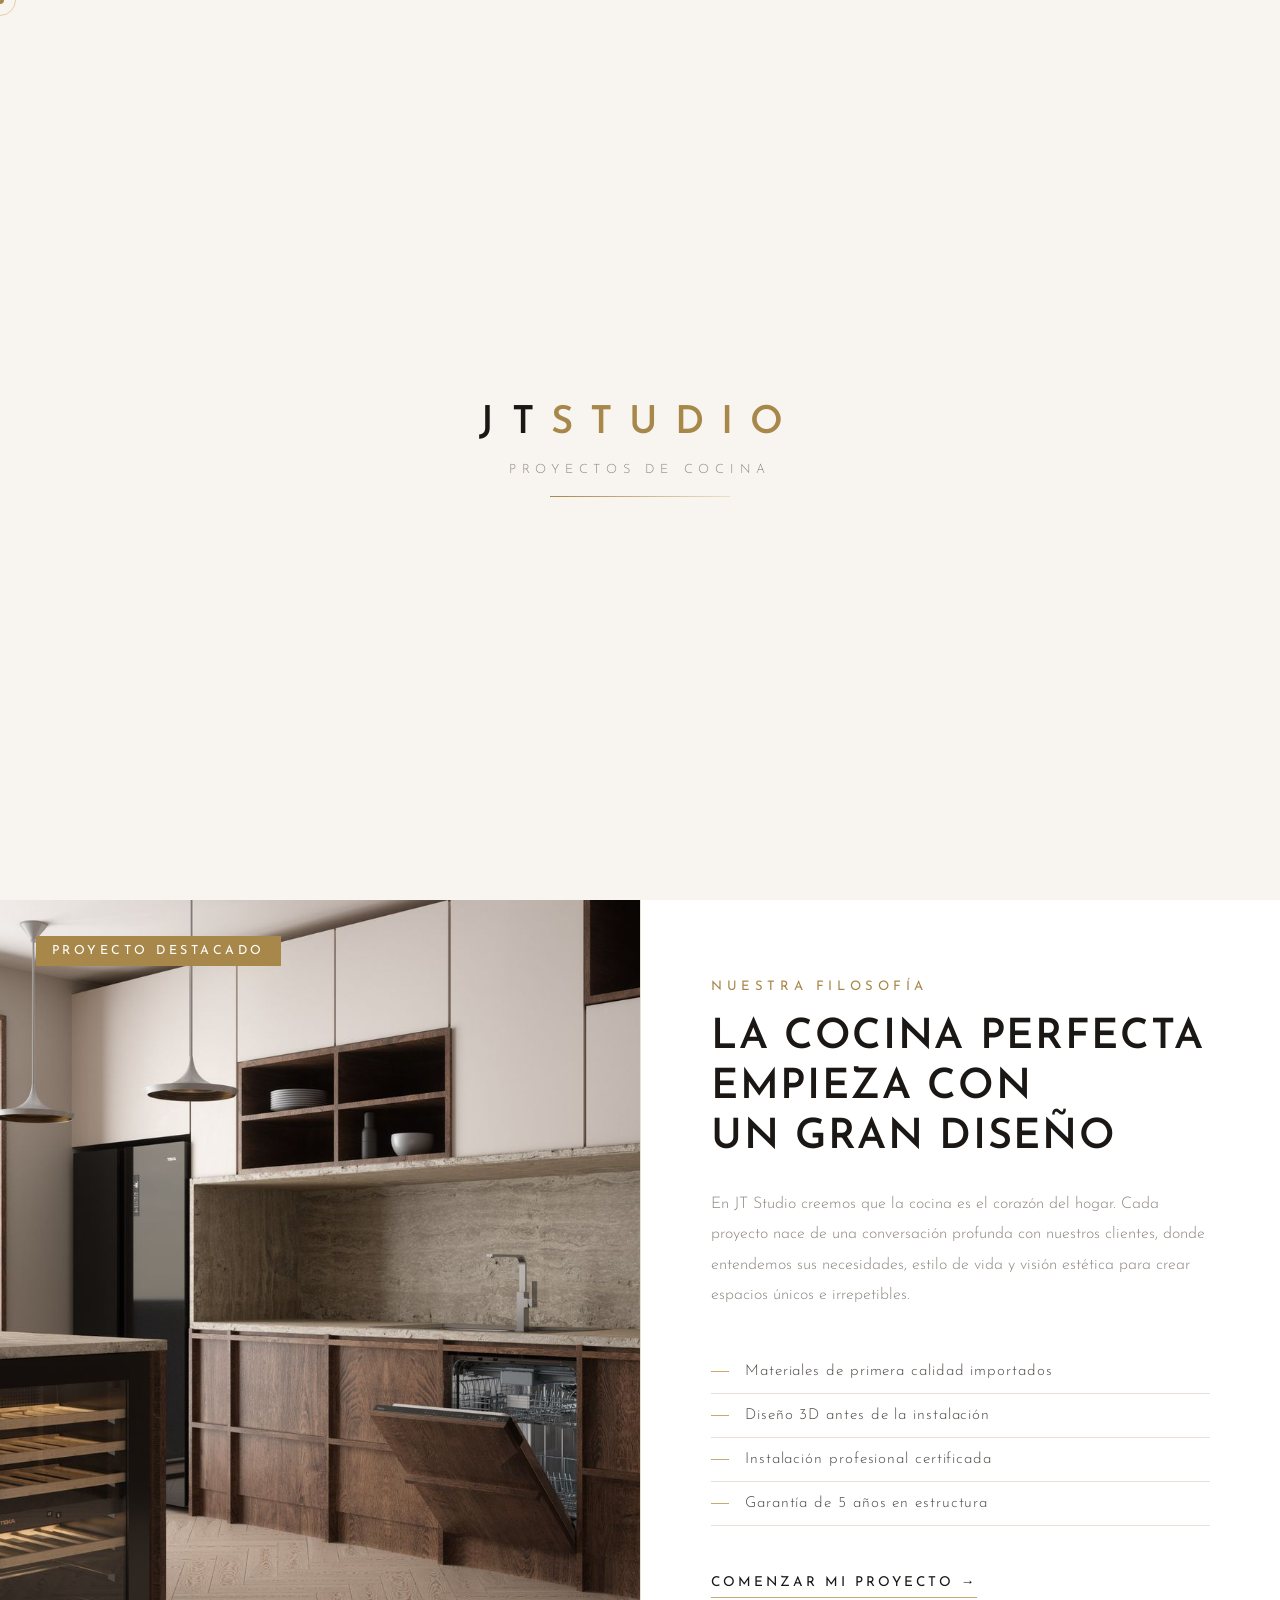
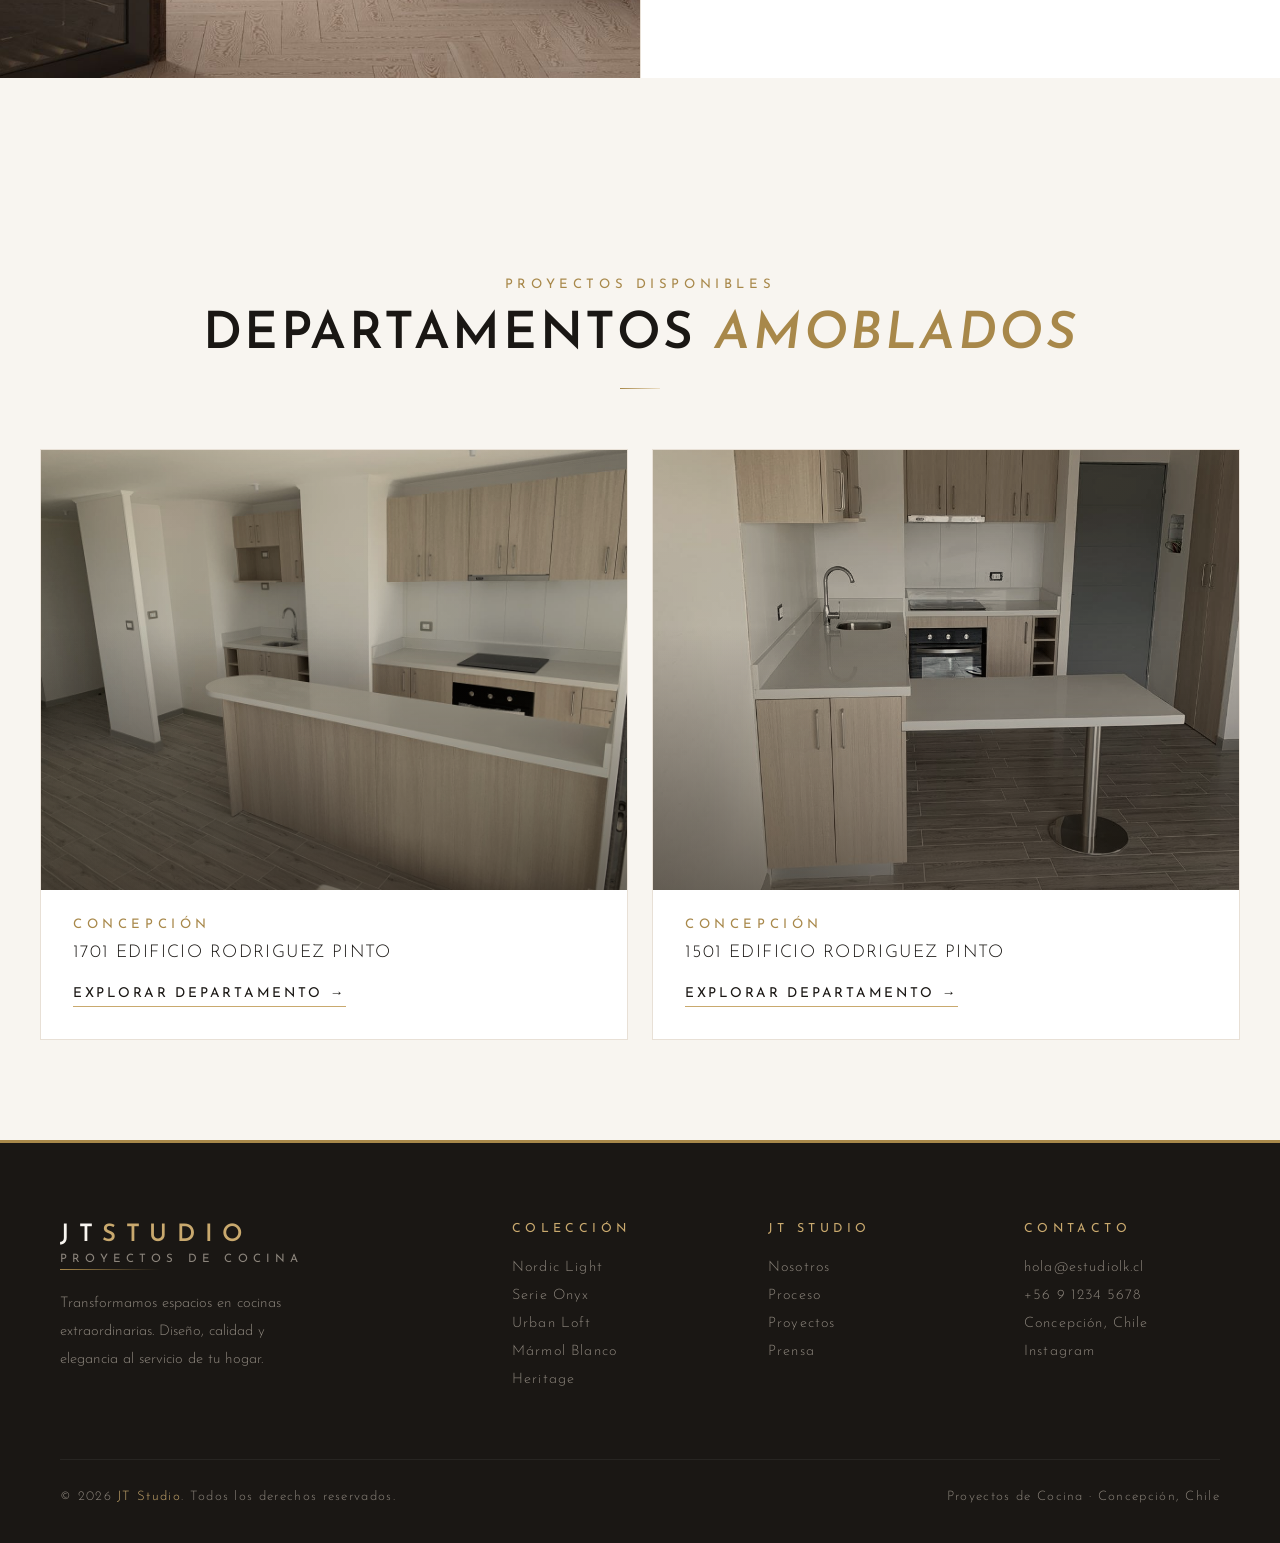
==== index.html @ def4a35f "first commit" ====
<!DOCTYPE html>
<html lang="es">
<head>
<meta charset="UTF-8">
<meta name="viewport" content="width=device-width, initial-scale=1.0">
<title>JT Studio — Proyectos de Cocina</title>
<link rel="stylesheet" href="css/styles.css">
<link rel="stylesheet" href="css/gallery.css">
</head>
<body>

<!-- Cursor -->
<div class="cursor" id="cursor"></div>
<div class="cursor-ring" id="cursorRing"></div>

<!-- Loader -->
<div class="loader" id="loader">
  <div class="loader-logo">JT<span>STUDIO</span></div>
  <div class="loader-sub">Proyectos de Cocina</div>
  <div class="loader-line"></div>
</div>

<!-- Nav -->
<nav id="navbar">
  <a href="#" class="nav-logo">
    <span class="nav-logo-name">JT<span>STUDIO</span></span>
    <span class="nav-logo-sub">Proyectos de Cocina</span>
    <span class="nav-logo-line"></span>
  </a>
  <ul class="nav-links">
    <li><a href="#galeria">Galería</a></li>
    <li><a href="#proyectos">Proyectos</a></li>
    <li><a href="#destacado">Nosotros</a></li>
    <li><a href="#contacto">Contacto</a></li>
  </ul>
  <a href="#" class="nav-cta" onclick="openPDF(); return false;">Solicitar Proyecto</a>
</nav>

<!-- Hero -->
<section class="hero">

  <!-- Lado izquierdo: texto -->
  <div class="hero-left">
    <div class="hero-left__inner">
      <p class="hero-eyebrow">Diseño · Funcionalidad · Elegancia</p>
      <h1 class="hero-title">DONDE<br>EL DISEÑO<br><span>HABITA</span></h1>
      <div class="hero-line"></div>
      <p class="hero-sub">Creamos espacios culinarios únicos donde el diseño de vanguardia se fusiona con materiales de primera calidad. Cada proyecto pensado para ti.</p>
      <a href="#galeria" class="hero-btn">Explorar colección <span>→</span></a>
      <div class="hero-mini-stats">
        <div class="hero-mini-stat">
          <span class="hero-mini-num">240+</span>
          <span class="hero-mini-label">Proyectos</span>
        </div>
        <div class="hero-mini-divider"></div>
        <div class="hero-mini-stat">
          <span class="hero-mini-num">12</span>
          <span class="hero-mini-label">Años</span>
        </div>
        <div class="hero-mini-divider"></div>
        <div class="hero-mini-stat">
          <span class="hero-mini-num">98%</span>
          <span class="hero-mini-label">Satisfacción</span>
        </div>
      </div>
    </div>
    <div class="hero-scroll">
      <div class="scroll-line"></div>
      <span>Scroll</span>
    </div>
  </div>

  <!-- Lado derecho: imagen nítida -->
  <div class="hero-right">
    <img src="https://images.unsplash.com/photo-1556909114-f6e7ad7d3136?w=1400&q=90" alt="Cocina de diseño">
    <div class="hero-right__tag">
      <span>Colección 2026</span>
    </div>
  </div>

</section>

<!-- Featured / Nosotros -->
<section id="destacado" class="featured">
  <div class="featured-images">
    <img class="featured-main-img" src="COCINA.jpg" alt="Proyecto Destacado">
    <div class="featured-badge">Proyecto Destacado</div>
  </div>
  <div class="featured-content">
    <p class="featured-eyebrow">Nuestra Filosofía</p>
    <h2 class="featured-title">La cocina perfecta<br>empieza con<br>un gran diseño</h2>
    <p class="featured-desc">
      En JT Studio creemos que la cocina es el corazón del hogar. Cada proyecto nace de una conversación profunda con nuestros clientes, donde entendemos sus necesidades, estilo de vida y visión estética para crear espacios únicos e irrepetibles.
    </p>
    <ul class="features-list">
      <li>Materiales de primera calidad importados</li>
      <li>Diseño 3D antes de la instalación</li>
      <li>Instalación profesional certificada</li>
      <li>Garantía de 5 años en estructura</li>
    </ul>
    <a href="#" class="featured-link" onclick="openPDF(); return false;">Comenzar mi proyecto →</a>
  </div>
</section>

<!-- Proyectos -->
<section id="proyectos">
  <div class="section-header">
    <p class="section-eyebrow">Proyectos Disponibles</p>
    <h2 class="section-title">Departamentos <em>Amoblados</em></h2>
    <div class="section-line"></div>
  </div>
  <div class="projects-section">
    <div class="projects-grid">
      <!-- 1701 -->
      <div class="project-card" onclick="openGallery('1701')">
        <div class="project-card__img">
          <img src="imagen/1701/1.jpeg" alt="1701 Edificio Rodriguez Pinto">
          <div class="project-card__overlay">
            <span class="project-card__count">15 fotos</span>
          </div>
          <div class="project-card__explore">
            <div class="project-card__explore-inner">
              <div class="project-card__explore-icon">&#8599;</div>
              <span class="project-card__explore-text">Ver Galería</span>
            </div>
          </div>
        </div>
        <div class="project-card__info">
          <p class="project-card__location">CONCEPCIÓN</p>
          <h3 class="project-card__title">1701 EDIFICIO RODRIGUEZ PINTO</h3>
          <button class="project-card__btn">Explorar departamento →</button>
        </div>
      </div>

      <!-- 1501 -->
      <div class="project-card" onclick="openGallery('1501')">
        <div class="project-card__img">
          <img src="imagen/1501/1.jpeg" alt="1501 Edificio Rodriguez Pinto">
          <div class="project-card__overlay">
            <span class="project-card__count">8 fotos</span>
          </div>
          <div class="project-card__explore">
            <div class="project-card__explore-inner">
              <div class="project-card__explore-icon">&#8599;</div>
              <span class="project-card__explore-text">Ver Galería</span>
            </div>
          </div>
        </div>
        <div class="project-card__info">
          <p class="project-card__location">CONCEPCIÓN</p>
          <h3 class="project-card__title">1501 EDIFICIO RODRIGUEZ PINTO</h3>
          <button class="project-card__btn">Explorar departamento →</button>
        </div>
      </div>
    </div>
  </div>
</section>

<!-- Gallery Modal -->
<div class="gallery-modal" id="galleryModal">
  <div class="gallery-modal__header">
    <div class="gallery-modal__titles">
      <p class="gallery-modal__location" id="galleryModalLocation"></p>
      <h2 class="gallery-modal__title" id="galleryModalTitle"></h2>
    </div>
    <div class="gallery-modal__meta">
      <span class="gallery-modal__counter" id="galleryCounter"></span>
      <button class="gallery-modal__close" onclick="closeGallery()">✕</button>
    </div>
  </div>
  <div class="gallery-modal__stage">
    <button class="gallery-modal__nav gallery-modal__nav--prev" onclick="setImage(currentIndex - 1)">&#8592;</button>
    <div class="gallery-modal__image-wrap">
      <img class="gallery-modal__img" id="galleryMainImg" src="" alt="">
      <div class="gallery-dots-layer" id="galleryDotsLayer"></div>
    </div>
    <button class="gallery-modal__nav gallery-modal__nav--next" onclick="setImage(currentIndex + 1)">&#8594;</button>
  </div>
  <div class="gallery-modal__thumbs" id="galleryThumbs"></div>
</div>

<!-- Modal Comenzar Proyecto -->
<div class="pdf-modal" id="pdfModal">
  <div class="pdf-modal__backdrop" onclick="closePDF()"></div>
  <div class="pdf-modal__box">

    <!-- Header -->
    <div class="pdf-modal__header">
      <div class="pdf-modal__header-titles">
        <span class="pdf-modal__eyebrow">JT<span>STUDIO</span></span>
        <span class="pdf-modal__title">Comenzar mi proyecto</span>
      </div>
      <button class="pdf-modal__close" onclick="closePDF()">✕</button>
    </div>

    <!-- Body: dos columnas -->
    <div class="pdf-modal__body">

      <!-- Columna izquierda: contacto -->
      <div class="pdf-modal__contact">

        <p class="pdf-modal__contact-intro">
          Cuéntanos sobre tu proyecto y uno de nuestros diseñadores se pondrá en contacto contigo a la brevedad.
        </p>

        <!-- Formulario -->
        <form class="pdf-form" onsubmit="return false;">
          <div class="pdf-form__group">
            <label>Nombre completo</label>
            <input type="text" placeholder="Tu nombre">
          </div>
          <div class="pdf-form__group">
            <label>Teléfono</label>
            <input type="tel" placeholder="+56 9 0000 0000">
          </div>
          <div class="pdf-form__group">
            <label>Email</label>
            <input type="email" placeholder="tucorreo@email.com">
          </div>
          <div class="pdf-form__group">
            <label>Mensaje</label>
            <textarea placeholder="Cuéntanos tu idea..."></textarea>
          </div>
          <button type="submit" class="pdf-form__submit">Enviar consulta →</button>
        </form>

        <!-- Datos de contacto directo -->
        <div class="pdf-contact-info">
          <div class="pdf-contact-item">
            <span class="pdf-contact-label">Email</span>
            <a href="mailto:hola@jtstudio.cl">hola@jtstudio.cl</a>
          </div>
          <div class="pdf-contact-item">
            <span class="pdf-contact-label">Teléfono</span>
            <a href="tel:+56912345678">+56 9 0000 0000</a>
          </div>
          <div class="pdf-contact-item">
            <span class="pdf-contact-label">Ubicación</span>
            <span>Concepción, Chile</span>
          </div>
        </div>

        <!-- Botón WhatsApp -->
        <a href="https://wa.me/56900000000?text=Hola,%20me%20interesa%20comenzar%20un%20proyecto%20de%20cocina"
           target="_blank"
           class="pdf-whatsapp-btn">
          <svg width="18" height="18" viewBox="0 0 24 24" fill="currentColor">
            <path d="M17.472 14.382c-.297-.149-1.758-.867-2.03-.967-.273-.099-.471-.148-.67.15-.197.297-.767.966-.94 1.164-.173.199-.347.223-.644.075-.297-.15-1.255-.463-2.39-1.475-.883-.788-1.48-1.761-1.653-2.059-.173-.297-.018-.458.13-.606.134-.133.298-.347.446-.52.149-.174.198-.298.298-.497.099-.198.05-.371-.025-.52-.075-.149-.669-1.612-.916-2.207-.242-.579-.487-.5-.669-.51-.173-.008-.371-.01-.57-.01-.198 0-.52.074-.792.372-.272.297-1.04 1.016-1.04 2.479 0 1.462 1.065 2.875 1.213 3.074.149.198 2.096 3.2 5.077 4.487.709.306 1.262.489 1.694.625.712.227 1.36.195 1.871.118.571-.085 1.758-.719 2.006-1.413.248-.694.248-1.289.173-1.413-.074-.124-.272-.198-.57-.347m-5.421 7.403h-.004a9.87 9.87 0 01-5.031-1.378l-.361-.214-3.741.982.998-3.648-.235-.374a9.86 9.86 0 01-1.51-5.26c.001-5.45 4.436-9.884 9.888-9.884 2.64 0 5.122 1.03 6.988 2.898a9.825 9.825 0 012.893 6.994c-.003 5.45-4.437 9.884-9.885 9.884m8.413-18.297A11.815 11.815 0 0012.05 0C5.495 0 .16 5.335.157 11.892c0 2.096.547 4.142 1.588 5.945L.057 24l6.305-1.654a11.882 11.882 0 005.683 1.448h.005c6.554 0 11.89-5.335 11.893-11.893a11.821 11.821 0 00-3.48-8.413z"/>
          </svg>
          Escribir por WhatsApp
        </a>

      </div>

      <!-- Columna derecha: PDF -->
      <div class="pdf-modal__viewer">
        <p class="pdf-modal__viewer-label">Ejemplos de diseño</p>
        <div class="pdf-modal__viewer-wrap">
          <iframe id="pdfFrame" src="" frameborder="0"></iframe>
          <div class="pdf-modal__viewer-block"></div>
        </div>
      </div>

    </div>
  </div>
</div>

<!-- Footer -->
<footer id="contacto">
  <div class="footer-top">
    <div>
      <div class="footer-brand-name">JT<span>STUDIO</span></div>
      <div class="footer-brand-sub">Proyectos de Cocina</div>
      <div class="footer-brand-line"></div>
      <p class="footer-brand-desc">Transformamos espacios en cocinas extraordinarias. Diseño, calidad y elegancia al servicio de tu hogar.</p>
    </div>
    <div class="footer-col">
      <h4>Colección</h4>
      <ul>
        <li><a href="#">Nordic Light</a></li>
        <li><a href="#">Serie Onyx</a></li>
        <li><a href="#">Urban Loft</a></li>
        <li><a href="#">Mármol Blanco</a></li>
        <li><a href="#">Heritage</a></li>
      </ul>
    </div>
    <div class="footer-col">
      <h4>JT Studio</h4>
      <ul>
        <li><a href="#">Nosotros</a></li>
        <li><a href="#">Proceso</a></li>
        <li><a href="#">Proyectos</a></li>
        <li><a href="#">Prensa</a></li>
      </ul>
    </div>
    <div class="footer-col" id="nosotros">
      <h4>Contacto</h4>
      <ul>
        <li><a href="#">hola@estudiolk.cl</a></li>
        <li><a href="#">+56 9 1234 5678</a></li>
        <li><a href="#">Concepción, Chile</a></li>
        <li><a href="#">Instagram</a></li>
      </ul>
    </div>
  </div>
  <div class="footer-bottom">
    <p class="footer-copy">© 2026 <span>JT Studio</span>. Todos los derechos reservados.</p>
    <p class="footer-copy">Proyectos de Cocina · Concepción, Chile</p>
  </div>
</footer>

<script src="js/main.js"></script>
<script src="js/gallery.js"></script>
</body>
</html>
---- css/styles.css ----
@import url('https://fonts.googleapis.com/css2?family=Josefin+Sans:wght@100;300;400;600&family=Cormorant+Garamond:ital,wght@0,300;0,400;0,600;1,300;1,400&display=swap');

:root {
  --bg:          #f8f5f0;
  --bg-2:        #f2ede6;
  --white:       #ffffff;
  --ink:         #1a1714;
  --ink-2:       #4a4540;
  --stone:       #8c857c;
  --stone-light: #c4bdb5;
  --gold:        #c9a96e;
  --gold-dark:   #a8884a;
  --gold-pale:   #ede0c8;
  --border:      #e8e0d6;
  --shadow:      rgba(26,23,20,0.08);
  --dark:        #1a1714;
  --overlay:     rgba(26,23,20,0.55);
}

* { margin: 0; padding: 0; box-sizing: border-box; }
html { scroll-behavior: smooth; }

body {
  background: var(--bg);
  color: var(--ink);
  font-family: 'Josefin Sans', sans-serif;
  font-weight: 300;
  overflow-x: hidden;
  cursor: none;
}

/* ── CUSTOM CURSOR ── */
.cursor {
  position: fixed;
  width: 8px; height: 8px;
  background: var(--gold-dark);
  border-radius: 50%;
  pointer-events: none;
  z-index: 9999;
  transform: translate(-50%, -50%);
  transition: width 0.3s, height 0.3s, background 0.3s;
}
.cursor-ring {
  position: fixed;
  width: 32px; height: 32px;
  border: 1px solid var(--gold);
  border-radius: 50%;
  pointer-events: none;
  z-index: 9998;
  transform: translate(-50%, -50%);
  transition: transform 0.12s ease-out, width 0.3s, height 0.3s, opacity 0.3s;
  opacity: 0.5;
}

/* ── LOADER ── */
.loader {
  position: fixed; inset: 0;
  background: var(--bg);
  z-index: 1000;
  display: flex;
  align-items: center;
  justify-content: center;
  flex-direction: column;
  gap: 20px;
  transition: opacity 0.8s, visibility 0.8s;
}
.loader.hidden { opacity: 0; visibility: hidden; }
.loader-logo {
  font-family: 'Josefin Sans', sans-serif;
  font-size: 2.4rem;
  font-weight: 600;
  letter-spacing: 0.45em;
  color: var(--ink);
  text-transform: uppercase;
}
.loader-logo span { color: var(--gold-dark); }
.loader-sub {
  font-size: 0.8rem;
  letter-spacing: 0.45em;
  text-transform: uppercase;
  color: var(--stone);
}
.loader-line {
  width: 0;
  height: 1px;
  background: linear-gradient(to right, var(--gold-dark), var(--gold-pale));
  animation: loadLine 1.6s ease forwards 0.4s;
}
@keyframes loadLine { to { width: 180px; } }

/* ── NAV ── */
nav {
  position: fixed;
  top: 0; left: 0; right: 0;
  z-index: 100;
  display: flex;
  align-items: center;
  justify-content: space-between;
  padding: 28px 60px;
  transition: background 0.4s, padding 0.4s, box-shadow 0.4s;
}
nav.scrolled {
  background: rgba(248,245,240,0.96);
  backdrop-filter: blur(20px);
  padding: 16px 60px;
  box-shadow: 0 1px 0 var(--border);
}
.nav-logo {
  display: flex;
  flex-direction: column;
  gap: 3px;
  text-decoration: none;
}
.nav-logo-name {
  font-family: 'Josefin Sans', sans-serif;
  font-size: 1.4rem;
  font-weight: 600;
  letter-spacing: 0.3em;
  color: var(--ink);
  text-transform: uppercase;
}
.nav-logo-name span { color: var(--gold-dark); }
.nav-logo-sub {
  font-size: 0.45rem;
  letter-spacing: 0.55em;
  text-transform: uppercase;
  color: var(--stone);
}
.nav-logo-line {
  width: 100%;
  height: 1px;
  background: linear-gradient(to right, var(--gold-dark), var(--gold-pale), transparent);
  margin-top: 2px;
}
.nav-links {
  display: flex;
  gap: 44px;
  list-style: none;
}
.nav-links a {
  font-size: 0.82rem;
  letter-spacing: 0.2em;
  text-transform: uppercase;
  color: var(--stone);
  text-decoration: none;
  transition: color 0.3s;
  font-weight: 400;
}
.nav-links a:hover { color: var(--ink); }
.nav-cta {
  font-size: 0.82rem;
  letter-spacing: 0.18em;
  text-transform: uppercase;
  color: var(--white);
  background: var(--ink);
  padding: 12px 28px;
  text-decoration: none;
  font-weight: 400;
  transition: background 0.3s;
}
.nav-cta:hover { background: var(--gold-dark); }

/* ── HERO SPLIT ── */
.hero {
  height: 100vh;
  display: grid;
  grid-template-columns: 1fr 1fr;
  overflow: hidden;
}

/* ─ Lado izquierdo ─ */
.hero-left {
  background: var(--bg);
  display: flex;
  flex-direction: column;
  justify-content: space-between;
  padding: 160px 64px 56px;
  position: relative;
  z-index: 2;
}

.hero-left__inner {
  display: flex;
  flex-direction: column;
}

.hero-eyebrow {
  font-size: 0.82rem;
  letter-spacing: 0.35em;
  text-transform: uppercase;
  color: var(--gold-dark);
  margin-bottom: 28px;
  font-weight: 400;
  opacity: 0;
  animation: fadeUp 0.7s ease forwards 1.8s;
}

.hero-title {
  font-family: 'Josefin Sans', sans-serif;
  font-size: clamp(2.8rem, 4.5vw, 5rem);
  font-weight: 600;
  line-height: 1.1;
  color: var(--ink);
  text-transform: uppercase;
  letter-spacing: 0.04em;
  margin-bottom: 0;
  opacity: 0;
  animation: fadeUp 0.8s ease forwards 2s;
}

.hero-title span {
  color: var(--gold-dark);
}

.hero-line {
  width: 50px;
  height: 2px;
  background: linear-gradient(to right, var(--gold-dark), var(--gold-pale));
  margin: 28px 0;
  opacity: 0;
  animation: fadeUp 0.7s ease forwards 2.1s;
}

.hero-sub {
  font-size: 1rem;
  letter-spacing: 0.04em;
  color: var(--stone);
  line-height: 2;
  max-width: 400px;
  margin-bottom: 40px;
  font-weight: 300;
  opacity: 0;
  animation: fadeUp 0.8s ease forwards 2.2s;
}

.hero-btn {
  display: inline-flex;
  align-items: center;
  gap: 14px;
  font-size: 0.85rem;
  letter-spacing: 0.22em;
  text-transform: uppercase;
  color: var(--white);
  background: var(--ink);
  text-decoration: none;
  padding: 15px 32px;
  width: fit-content;
  font-weight: 400;
  opacity: 0;
  animation: fadeUp 0.8s ease forwards 2.3s;
  transition: background 0.3s, gap 0.3s;
}
.hero-btn span { color: var(--gold-pale); transition: transform 0.3s; }
.hero-btn:hover { background: var(--gold-dark); gap: 20px; }

/* mini stats */
.hero-mini-stats {
  display: flex;
  align-items: center;
  gap: 28px;
  margin-top: 52px;
  padding-top: 32px;
  border-top: 1px solid var(--border);
  opacity: 0;
  animation: fadeUp 0.8s ease forwards 2.5s;
}

.hero-mini-stat {
  display: flex;
  flex-direction: column;
  gap: 4px;
}

.hero-mini-num {
  font-family: 'Josefin Sans', sans-serif;
  font-size: 1.6rem;
  font-weight: 600;
  color: var(--ink);
  letter-spacing: 0.02em;
}

.hero-mini-label {
  font-size: 0.75rem;
  letter-spacing: 0.25em;
  text-transform: uppercase;
  color: var(--stone);
  font-weight: 400;
}

.hero-mini-divider {
  width: 1px;
  height: 36px;
  background: var(--border);
}

/* scroll indicator */
.hero-scroll {
  display: flex;
  flex-direction: column;
  align-items: flex-start;
  gap: 10px;
  opacity: 0;
  animation: fadeIn 1s ease forwards 3s;
}

.hero-scroll span {
  font-size: 0.72rem;
  letter-spacing: 0.35em;
  text-transform: uppercase;
  color: var(--stone-light);
  font-weight: 400;
  writing-mode: horizontal-tb;
}

.scroll-line {
  width: 1px;
  height: 52px;
  background: linear-gradient(to bottom, var(--gold), transparent);
  animation: scrollPulse 2.2s ease-in-out infinite;
}

/* ─ Lado derecho: imagen ─ */
.hero-right {
  position: relative;
  overflow: hidden;
}

.hero-right img {
  width: 100%;
  height: 100%;
  object-fit: cover;
  display: block;
  transform: scale(1.04);
  transition: transform 8s ease;
  animation: heroImgIn 1.2s ease forwards 0.5s;
  opacity: 0;
}

@keyframes heroImgIn {
  from { opacity: 0; transform: scale(1.08); }
  to   { opacity: 1; transform: scale(1.04); }
}

.hero-right__tag {
  position: absolute;
  bottom: 36px;
  left: -1px;
  background: var(--white);
  padding: 12px 24px 12px 20px;
  border-left: 3px solid var(--gold-dark);
  opacity: 0;
  animation: fadeUp 0.7s ease forwards 2.6s;
}

.hero-right__tag span {
  font-size: 0.8rem;
  letter-spacing: 0.3em;
  text-transform: uppercase;
  color: var(--ink);
  font-weight: 400;
}

@keyframes scrollPulse {
  0%, 100% { opacity: 1; transform: scaleY(1); }
  50%       { opacity: 0.3; transform: scaleY(0.6); }
}
@keyframes fadeUp {
  from { opacity: 0; transform: translateY(24px); }
  to   { opacity: 1; transform: translateY(0); }
}
@keyframes fadeIn {
  from { opacity: 0; }
  to   { opacity: 1; }
}

/* ── SECTION HEADER ── */
.section-header {
  text-align: center;
  padding: 100px 60px 60px;
}
.section-eyebrow {
  font-size: 0.82rem;
  letter-spacing: 0.35em;
  text-transform: uppercase;
  color: var(--gold-dark);
  margin-bottom: 16px;
  font-weight: 400;
}
.section-title {
  font-family: 'Josefin Sans', sans-serif;
  font-size: clamp(2rem, 4vw, 3.6rem);
  font-weight: 600;
  line-height: 1.15;
  color: var(--ink);
  letter-spacing: 0.05em;
  text-transform: uppercase;
}
.section-title em { font-style: italic; color: var(--gold-dark); }
.section-line {
  width: 40px;
  height: 1px;
  background: linear-gradient(to right, var(--gold-dark), var(--gold-pale));
  margin: 22px auto 0;
}

/* ── KITCHEN GALLERY ── */
.gallery-section { padding: 0 40px 100px; }
.gallery-grid {
  display: grid;
  grid-template-columns: repeat(3, 1fr);
  gap: 16px;
}
.kitchen-card {
  position: relative;
  cursor: none;
  overflow: hidden;
  background: var(--bg-2);
  aspect-ratio: 3/4;
}
.kitchen-card:first-child {
  grid-column: span 2;
  aspect-ratio: auto;
}
.kitchen-card img {
  width: 100%; height: 100%;
  object-fit: cover;
  filter: brightness(0.88) saturate(0.85);
  transition: transform 0.9s cubic-bezier(0.25, 0.46, 0.45, 0.94), filter 0.6s;
}
.kitchen-card:hover img {
  transform: scale(1.05);
  filter: brightness(0.7) saturate(0.9);
}
.card-info {
  position: absolute;
  bottom: 0; left: 0; right: 0;
  padding: 40px 28px 28px;
  background: linear-gradient(to top, rgba(26,23,20,0.75) 0%, transparent 100%);
  transform: translateY(18px);
  opacity: 0;
  transition: transform 0.5s, opacity 0.5s;
}
.kitchen-card:hover .card-info { transform: translateY(0); opacity: 1; }
.card-tag {
  font-size: 0.52rem;
  letter-spacing: 0.35em;
  text-transform: uppercase;
  color: var(--gold-pale);
  margin-bottom: 8px;
  font-weight: 400;
}
.card-name {
  font-family: 'Josefin Sans', sans-serif;
  font-size: 1.5rem;
  font-weight: 600;
  color: #fff;
  line-height: 1.2;
  margin-bottom: 16px;
  letter-spacing: 0.06em;
  text-transform: uppercase;
}
.card-btn {
  display: inline-flex;
  align-items: center;
  gap: 8px;
  font-size: 0.56rem;
  letter-spacing: 0.25em;
  text-transform: uppercase;
  color: var(--gold-pale);
  border: 1px solid rgba(237,224,200,0.4);
  padding: 9px 18px;
  background: transparent;
  cursor: none;
  font-family: 'Josefin Sans', sans-serif;
  font-weight: 400;
  transition: background 0.3s, border-color 0.3s;
}
.card-btn:hover { background: rgba(237,224,200,0.1); border-color: var(--gold-pale); }
.card-number {
  position: absolute;
  top: 18px; right: 22px;
  font-family: 'Josefin Sans', sans-serif;
  font-size: 3.5rem;
  font-weight: 300;
  color: rgba(26,23,20,0.07);
  line-height: 1;
  pointer-events: none;
}
.gallery-grid-2 {
  display: grid;
  grid-template-columns: 1fr 2fr 1fr;
  gap: 16px;
  margin-top: 16px;
}

/* ── STATS ── */
.stats {
  display: grid;
  grid-template-columns: repeat(4, 1fr);
  border-top: 1px solid var(--border);
  border-bottom: 1px solid var(--border);
  margin: 0 40px 100px;
  background: var(--white);
}
.stat {
  padding: 50px 40px;
  text-align: center;
  border-right: 1px solid var(--border);
}
.stat:last-child { border-right: none; }
.stat-num {
  font-family: 'Josefin Sans', sans-serif;
  font-size: 3.2rem;
  font-weight: 300;
  color: var(--gold-dark);
  line-height: 1;
  margin-bottom: 8px;
}
.stat-label {
  font-size: 0.56rem;
  letter-spacing: 0.3em;
  text-transform: uppercase;
  color: var(--stone);
  font-weight: 400;
}

/* ── FEATURED ── */
.featured {
  display: grid;
  grid-template-columns: 1fr 1fr;
  margin: 0 0 100px;
  min-height: 80vh;
}
.featured-images {
  position: relative;
  overflow: hidden;
}
.featured-main-img {
  width: 100%; height: 100%;
  object-fit: cover;
}
.featured-badge {
  position: absolute;
  top: 36px; left: 36px;
  font-size: 0.78rem;
  letter-spacing: 0.28em;
  text-transform: uppercase;
  background: var(--gold-dark);
  color: var(--white);
  padding: 9px 16px;
  font-weight: 400;
}
.featured-content {
  background: var(--white);
  padding: 80px 70px;
  display: flex;
  flex-direction: column;
  justify-content: center;
  border-left: 1px solid var(--border);
}
.featured-eyebrow {
  font-size: 0.82rem;
  letter-spacing: 0.35em;
  text-transform: uppercase;
  color: var(--gold-dark);
  margin-bottom: 20px;
  font-weight: 400;
}
.featured-title {
  font-family: 'Josefin Sans', sans-serif;
  font-size: 2.6rem;
  font-weight: 600;
  line-height: 1.2;
  color: var(--ink);
  margin-bottom: 26px;
  letter-spacing: 0.04em;
  text-transform: uppercase;
}
.featured-desc {
  font-size: 1rem;
  line-height: 1.9;
  color: var(--stone);
  margin-bottom: 40px;
  font-weight: 300;
}
.features-list {
  list-style: none;
  margin-bottom: 48px;
}
.features-list li {
  display: flex;
  align-items: center;
  gap: 16px;
  font-size: 0.95rem;
  letter-spacing: 0.06em;
  color: var(--ink-2);
  padding: 14px 0;
  border-bottom: 1px solid var(--border);
  font-weight: 300;
}
.features-list li::before {
  content: '';
  width: 18px; height: 1px;
  background: var(--gold);
  flex-shrink: 0;
}
.featured-link {
  display: inline-flex;
  align-items: center;
  gap: 14px;
  font-size: 0.85rem;
  letter-spacing: 0.22em;
  text-transform: uppercase;
  color: var(--ink);
  text-decoration: none;
  border-bottom: 1px solid var(--gold);
  padding-bottom: 8px;
  width: fit-content;
  font-weight: 400;
  transition: color 0.3s, gap 0.3s;
  cursor: none;
}
.featured-link:hover { color: var(--gold-dark); gap: 22px; }

/* ── MODAL (kitchen detail) ── */
.modal {
  position: fixed; inset: 0;
  z-index: 500;
  display: flex;
  align-items: center;
  justify-content: center;
  opacity: 0;
  visibility: hidden;
  transition: opacity 0.5s, visibility 0.5s;
}
.modal.open { opacity: 1; visibility: visible; }
.modal-backdrop {
  position: absolute; inset: 0;
  background: rgba(26,23,20,0.7);
  backdrop-filter: blur(12px);
}
.modal-content {
  position: relative;
  z-index: 1;
  width: 92vw;
  max-width: 1100px;
  max-height: 90vh;
  overflow-y: auto;
  background: var(--white);
  display: grid;
  grid-template-columns: 1fr 1fr;
  transform: translateY(36px) scale(0.97);
  transition: transform 0.5s;
  box-shadow: 0 40px 100px rgba(26,23,20,0.18);
}
.modal.open .modal-content { transform: translateY(0) scale(1); }
.modal-img-side { position: relative; min-height: 480px; }
.modal-main-img { width: 100%; height: 100%; object-fit: cover; }
.modal-thumbs {
  position: absolute;
  bottom: 16px; left: 16px; right: 16px;
  display: flex; gap: 6px;
}
.modal-thumb {
  width: 58px; height: 46px;
  object-fit: cover;
  opacity: 0.5;
  cursor: none;
  border: 1px solid transparent;
  transition: opacity 0.3s, border-color 0.3s;
}
.modal-thumb.active, .modal-thumb:hover { opacity: 1; border-color: var(--gold); }
.modal-info-side { padding: 56px 48px; background: var(--white); }
.modal-tag {
  font-size: 0.52rem;
  letter-spacing: 0.4em;
  text-transform: uppercase;
  color: var(--gold-dark);
  margin-bottom: 14px;
  font-weight: 400;
}
.modal-title {
  font-family: 'Josefin Sans', sans-serif;
  font-size: 2.4rem;
  font-weight: 300;
  color: var(--ink);
  line-height: 1.1;
  margin-bottom: 22px;
}
.modal-desc {
  font-size: 0.7rem;
  line-height: 2;
  color: var(--stone);
  margin-bottom: 32px;
  font-weight: 300;
}
.modal-specs {
  display: grid;
  grid-template-columns: 1fr 1fr;
  gap: 1px;
  background: var(--border);
  margin-bottom: 36px;
}
.spec { background: var(--bg); padding: 18px; }
.spec-label {
  font-size: 0.5rem;
  letter-spacing: 0.25em;
  text-transform: uppercase;
  color: var(--stone);
  margin-bottom: 6px;
  font-weight: 400;
}
.spec-value {
  font-family: 'Josefin Sans', sans-serif;
  font-size: 1.05rem;
  color: var(--ink);
}
.modal-close {
  position: absolute;
  top: 18px; right: 20px;
  font-size: 1rem;
  color: var(--stone);
  background: none;
  border: none;
  cursor: none;
  transition: color 0.3s;
  z-index: 2;
  width: 38px; height: 38px;
  display: flex; align-items: center; justify-content: center;
}
.modal-close:hover { color: var(--ink); }
.modal-cta {
  display: inline-block;
  font-size: 0.58rem;
  letter-spacing: 0.25em;
  text-transform: uppercase;
  background: var(--ink);
  color: var(--white);
  padding: 15px 34px;
  text-decoration: none;
  font-weight: 400;
  transition: background 0.3s;
  cursor: none;
  font-family: 'Josefin Sans', sans-serif;
}
.modal-cta:hover { background: var(--gold-dark); }

/* ── FOOTER ── */
footer {
  background: var(--ink);
  border-top: 3px solid var(--gold-dark);
  padding: 80px 60px 40px;
}
.footer-top {
  display: grid;
  grid-template-columns: 2fr 1fr 1fr 1fr;
  gap: 60px;
  margin-bottom: 60px;
}
.footer-brand-name {
  font-family: 'Josefin Sans', sans-serif;
  font-size: 1.5rem;
  font-weight: 600;
  letter-spacing: 0.4em;
  color: #f8f5f0;
  margin-bottom: 6px;
  text-transform: uppercase;
}
.footer-brand-name span { color: var(--gold); }
.footer-brand-sub {
  font-size: 0.72rem;
  letter-spacing: 0.45em;
  text-transform: uppercase;
  color: var(--stone);
  margin-bottom: 4px;
  font-weight: 400;
}
.footer-brand-line {
  width: 100px;
  height: 1px;
  background: linear-gradient(to right, var(--gold-dark), transparent);
  margin-bottom: 20px;
}
.footer-brand-desc {
  font-size: 0.92rem;
  line-height: 1.9;
  color: var(--stone);
  max-width: 240px;
  font-weight: 300;
}
.footer-col h4 {
  font-size: 0.78rem;
  letter-spacing: 0.35em;
  text-transform: uppercase;
  color: var(--gold);
  margin-bottom: 24px;
  font-weight: 400;
}
.footer-col ul { list-style: none; }
.footer-col li { margin-bottom: 12px; }
.footer-col a {
  font-size: 0.9rem;
  color: var(--stone);
  text-decoration: none;
  transition: color 0.3s;
  letter-spacing: 0.08em;
  font-weight: 300;
}
.footer-col a:hover { color: #f8f5f0; }
.footer-bottom {
  display: flex;
  align-items: center;
  justify-content: space-between;
  border-top: 1px solid rgba(255,255,255,0.06);
  padding-top: 30px;
}
.footer-copy {
  font-size: 0.82rem;
  letter-spacing: 0.1em;
  color: var(--stone);
  font-weight: 300;
}
.footer-copy span { color: var(--gold); }

/* ── SCROLLBAR ── */
::-webkit-scrollbar { width: 4px; }
::-webkit-scrollbar-track { background: var(--bg); }
::-webkit-scrollbar-thumb { background: var(--gold); }
---- css/gallery.css ----
/* ───── PROJECTS SECTION ───── */
.projects-section {
  padding: 0 40px 100px;
}

.projects-grid {
  display: grid;
  grid-template-columns: repeat(auto-fill, minmax(420px, 1fr));
  gap: 24px;
}

.project-card {
  position: relative;
  cursor: none;
  overflow: hidden;
  background: var(--white);
  border: 1px solid var(--border);
  transition: border-color 0.4s, box-shadow 0.4s;
}

.project-card:hover {
  border-color: var(--gold);
  box-shadow: 0 12px 48px var(--shadow);
}

.project-card__img {
  position: relative;
  overflow: hidden;
  aspect-ratio: 4/3;
}

.project-card__img img {
  width: 100%;
  height: 100%;
  object-fit: cover;
  filter: brightness(0.82) contrast(1.05) saturate(0.8) sepia(0.18);
  transition: transform 0.9s cubic-bezier(0.25, 0.46, 0.45, 0.94), filter 0.6s;
}

.project-card:hover .project-card__img img {
  transform: scale(1.05);
  filter: brightness(0.65) contrast(1.08) saturate(0.75) sepia(0.22);
}

/* Overlay cálido dorado permanente */
.project-card__img::after {
  content: '';
  position: absolute;
  inset: 0;
  background:
    linear-gradient(to bottom, transparent 40%, rgba(26,18,10,0.55) 100%),
    linear-gradient(135deg, rgba(168,136,74,0.12) 0%, transparent 60%);
  pointer-events: none;
  z-index: 1;
}

.project-card__overlay {
  position: absolute;
  inset: 0;
  display: flex;
  align-items: flex-start;
  justify-content: flex-end;
  padding: 20px 24px;
  z-index: 2;
  opacity: 0;
  transition: opacity 0.4s;
}

.project-card:hover .project-card__overlay {
  opacity: 1;
}

.project-card__count {
  font-size: 0.82rem;
  letter-spacing: 0.2em;
  text-transform: uppercase;
  color: var(--cream);
  background: rgba(201,169,110,0.9);
  color: var(--dark);
  padding: 8px 14px;
  font-weight: 500;
}

.project-card__explore {
  position: absolute;
  inset: 0;
  display: flex;
  align-items: center;
  justify-content: center;
  opacity: 0;
  transition: opacity 0.4s;
}

.project-card:hover .project-card__explore {
  opacity: 1;
}

.project-card__explore-inner {
  display: flex;
  flex-direction: column;
  align-items: center;
  gap: 12px;
}

.project-card__explore-icon {
  width: 56px;
  height: 56px;
  border: 1px solid rgba(201,169,110,0.7);
  border-radius: 50%;
  display: flex;
  align-items: center;
  justify-content: center;
  color: var(--gold);
  font-size: 1.2rem;
}

.project-card__explore-text {
  font-size: 0.82rem;
  letter-spacing: 0.25em;
  text-transform: uppercase;
  color: var(--cream);
}

.project-card__info {
  padding: 28px 32px 32px;
  background: var(--white);
}

.project-card__location {
  font-size: 0.82rem;
  letter-spacing: 0.35em;
  text-transform: uppercase;
  color: var(--gold-dark);
  margin-bottom: 10px;
  font-family: 'Josefin Sans', sans-serif;
  font-weight: 400;
}

.project-card__title {
  font-family: 'Josefin Sans', sans-serif;
  font-size: 1.1rem;
  font-weight: 300;
  color: var(--ink);
  line-height: 1.4;
  letter-spacing: 0.08em;
  margin-bottom: 20px;
  text-transform: uppercase;
}

.project-card__btn {
  display: inline-flex;
  align-items: center;
  gap: 10px;
  font-size: 0.85rem;
  letter-spacing: 0.2em;
  text-transform: uppercase;
  color: var(--ink);
  background: transparent;
  border: none;
  border-bottom: 1px solid var(--gold);
  padding-bottom: 6px;
  cursor: none;
  font-family: 'Josefin Sans', sans-serif;
  font-weight: 400;
  transition: gap 0.3s, color 0.3s;
}

.project-card:hover .project-card__btn {
  gap: 16px;
  color: var(--gold-dark);
}


/* ───── GALLERY MODAL ───── */
.gallery-modal {
  position: fixed;
  inset: 0;
  z-index: 700;
  display: flex;
  flex-direction: column;
  opacity: 0;
  visibility: hidden;
  transition: opacity 0.5s, visibility 0.5s;
  background: rgba(248,245,240,0.98);
}

.gallery-modal.open {
  opacity: 1;
  visibility: visible;
}

/* Header */
.gallery-modal__header {
  flex-shrink: 0;
  display: flex;
  align-items: center;
  justify-content: space-between;
  padding: 22px 40px;
  border-bottom: 1px solid var(--border);
  background: var(--white);
  transform: translateY(-20px);
  opacity: 0;
  transition: transform 0.5s 0.1s, opacity 0.5s 0.1s;
}

.gallery-modal.open .gallery-modal__header {
  transform: translateY(0);
  opacity: 1;
}

.gallery-modal__titles {
  display: flex;
  flex-direction: column;
  gap: 4px;
}

.gallery-modal__location {
  font-size: 0.52rem;
  letter-spacing: 0.45em;
  text-transform: uppercase;
  color: var(--gold-dark);
  font-family: 'Josefin Sans', sans-serif;
  font-weight: 400;
}

.gallery-modal__title {
  font-family: 'Josefin Sans', sans-serif;
  font-size: 1rem;
  font-weight: 300;
  color: var(--ink);
  letter-spacing: 0.15em;
  text-transform: uppercase;
}

.gallery-modal__meta {
  display: flex;
  align-items: center;
  gap: 32px;
}

.gallery-modal__counter {
  font-family: 'Josefin Sans', sans-serif;
  font-size: 1.1rem;
  color: var(--stone);
  letter-spacing: 0.1em;
}

.gallery-modal__counter span {
  color: var(--gold-dark);
}

.gallery-modal__close {
  width: 42px;
  height: 42px;
  display: flex;
  align-items: center;
  justify-content: center;
  background: none;
  border: 1px solid var(--border);
  color: var(--stone);
  font-size: 1rem;
  cursor: none;
  transition: border-color 0.3s, color 0.3s;
}

.gallery-modal__close:hover {
  border-color: var(--ink);
  color: var(--ink);
}

/* Stage */
.gallery-modal__stage {
  flex: 1;
  position: relative;
  display: flex;
  align-items: center;
  justify-content: center;
  overflow: hidden;
  padding: 20px 80px;
  background: var(--bg-2);
}

.gallery-modal__image-wrap {
  position: relative;
  width: 100%;
  height: 100%;
  display: flex;
  align-items: center;
  justify-content: center;
}

.gallery-modal__img {
  max-width: 100%;
  max-height: 100%;
  object-fit: contain;
  transition: opacity 0.35s ease, transform 0.35s ease;
  user-select: none;
}

.gallery-modal__img.fade-out {
  opacity: 0;
  transform: scale(0.97);
}

.gallery-modal__nav {
  position: absolute;
  top: 50%;
  transform: translateY(-50%);
  width: 50px;
  height: 50px;
  display: flex;
  align-items: center;
  justify-content: center;
  background: var(--white);
  border: 1px solid var(--border);
  color: var(--stone);
  font-size: 1rem;
  cursor: none;
  transition: border-color 0.3s, color 0.3s, box-shadow 0.3s;
  z-index: 2;
  box-shadow: 0 4px 20px var(--shadow);
}

.gallery-modal__nav:hover {
  border-color: var(--gold-dark);
  color: var(--ink);
  box-shadow: 0 6px 28px var(--shadow);
}

.gallery-modal__nav--prev { left: 16px; }
.gallery-modal__nav--next { right: 16px; }

/* Thumbs */
.gallery-modal__thumbs {
  flex-shrink: 0;
  display: flex;
  gap: 6px;
  padding: 14px 40px 20px;
  overflow-x: auto;
  border-top: 1px solid var(--border);
  background: var(--white);
  scrollbar-width: thin;
  scrollbar-color: var(--gold) transparent;
  transform: translateY(20px);
  opacity: 0;
  transition: transform 0.5s 0.15s, opacity 0.5s 0.15s;
}

.gallery-modal.open .gallery-modal__thumbs {
  transform: translateY(0);
  opacity: 1;
}

.gallery-modal__thumb {
  flex-shrink: 0;
  width: 68px;
  height: 52px;
  object-fit: cover;
  opacity: 0.4;
  border: 1px solid transparent;
  cursor: none;
  transition: opacity 0.3s, border-color 0.3s;
}

.gallery-modal__thumb:hover {
  opacity: 0.75;
}

.gallery-modal__thumb.active {
  opacity: 1;
  border-color: var(--gold-dark);
}

/* ── PDF / PROYECTO MODAL ── */
.pdf-modal {
  position: fixed;
  inset: 0;
  z-index: 800;
  display: flex;
  align-items: center;
  justify-content: center;
  opacity: 0;
  visibility: hidden;
  transition: opacity 0.5s, visibility 0.5s;
}
.pdf-modal.open { opacity: 1; visibility: visible; }

.pdf-modal__backdrop {
  position: absolute;
  inset: 0;
  background: rgba(26,23,20,0.78);
  backdrop-filter: blur(14px);
}

.pdf-modal__box {
  position: relative;
  z-index: 1;
  width: 98vw;
  height: 97vh;
  max-width: 1500px;
  background: var(--bg);
  display: flex;
  flex-direction: column;
  box-shadow: 0 40px 120px rgba(26,23,20,0.3);
  transform: translateY(32px) scale(0.97);
  transition: transform 0.5s;
}
.pdf-modal.open .pdf-modal__box { transform: translateY(0) scale(1); }

/* Header */
.pdf-modal__header {
  flex-shrink: 0;
  display: flex;
  align-items: center;
  justify-content: space-between;
  padding: 16px 28px;
  background: var(--white);
  border-bottom: 1px solid var(--border);
}
.pdf-modal__header-titles {
  display: flex;
  flex-direction: column;
  gap: 2px;
}
.pdf-modal__eyebrow {
  font-family: 'Josefin Sans', sans-serif;
  font-size: 0.82rem;
  font-weight: 600;
  letter-spacing: 0.3em;
  text-transform: uppercase;
  color: var(--ink);
}
.pdf-modal__eyebrow span { color: var(--gold-dark); }
.pdf-modal__title {
  font-size: 0.72rem;
  letter-spacing: 0.25em;
  text-transform: uppercase;
  color: var(--stone);
  font-weight: 300;
}
.pdf-modal__close {
  width: 38px; height: 38px;
  display: flex; align-items: center; justify-content: center;
  background: none;
  border: 1px solid var(--border);
  color: var(--stone);
  font-size: 0.9rem;
  cursor: pointer;
  transition: border-color 0.3s, color 0.3s;
}
.pdf-modal__close:hover { border-color: var(--ink); color: var(--ink); }

/* Body: dos columnas */
.pdf-modal__body {
  flex: 1;
  display: grid;
  grid-template-columns: 380px 1fr;
  overflow: hidden;
}

/* ─ Columna contacto ─ */
.pdf-modal__contact {
  background: var(--white);
  border-right: 1px solid var(--border);
  padding: 32px 32px 28px;
  overflow-y: auto;
  display: flex;
  flex-direction: column;
  gap: 24px;
  scrollbar-width: thin;
  scrollbar-color: var(--gold) transparent;
}

.pdf-modal__contact-intro {
  font-size: 0.9rem;
  line-height: 1.9;
  color: var(--stone);
  font-weight: 300;
  border-left: 2px solid var(--gold-dark);
  padding-left: 14px;
}

/* Formulario */
.pdf-form {
  display: flex;
  flex-direction: column;
  gap: 14px;
}
.pdf-form__group {
  display: flex;
  flex-direction: column;
  gap: 6px;
}
.pdf-form__group label {
  font-size: 0.68rem;
  letter-spacing: 0.2em;
  text-transform: uppercase;
  color: var(--stone);
  font-weight: 400;
}
.pdf-form__group input,
.pdf-form__group textarea {
  background: var(--bg);
  border: 1px solid var(--border);
  color: var(--ink);
  font-family: 'Josefin Sans', sans-serif;
  font-size: 0.9rem;
  font-weight: 300;
  padding: 10px 14px;
  outline: none;
  transition: border-color 0.3s;
  resize: none;
}
.pdf-form__group input:focus,
.pdf-form__group textarea:focus { border-color: var(--gold-dark); }
.pdf-form__group textarea { height: 80px; line-height: 1.7; }

.pdf-form__submit {
  font-family: 'Josefin Sans', sans-serif;
  font-size: 0.82rem;
  letter-spacing: 0.2em;
  text-transform: uppercase;
  font-weight: 400;
  background: var(--ink);
  color: var(--white);
  border: none;
  padding: 14px 28px;
  cursor: pointer;
  width: 100%;
  transition: background 0.3s;
  margin-top: 4px;
}
.pdf-form__submit:hover { background: var(--gold-dark); }

/* Datos de contacto */
.pdf-contact-info {
  display: flex;
  flex-direction: column;
  gap: 12px;
  padding-top: 4px;
  border-top: 1px solid var(--border);
}
.pdf-contact-item {
  display: flex;
  flex-direction: column;
  gap: 3px;
}
.pdf-contact-label {
  font-size: 0.62rem;
  letter-spacing: 0.3em;
  text-transform: uppercase;
  color: var(--gold-dark);
  font-weight: 400;
}
.pdf-contact-item a,
.pdf-contact-item span {
  font-size: 0.9rem;
  color: var(--ink);
  text-decoration: none;
  font-weight: 300;
  transition: color 0.3s;
}
.pdf-contact-item a:hover { color: var(--gold-dark); }

/* Botón WhatsApp */
.pdf-whatsapp-btn {
  display: flex;
  align-items: center;
  justify-content: center;
  gap: 10px;
  background: #25D366;
  color: var(--white);
  font-family: 'Josefin Sans', sans-serif;
  font-size: 0.85rem;
  letter-spacing: 0.15em;
  text-transform: uppercase;
  font-weight: 400;
  text-decoration: none;
  padding: 14px 20px;
  transition: background 0.3s;
}
.pdf-whatsapp-btn:hover { background: #1ebe57; }

/* ─ Columna PDF ─ */
.pdf-modal__viewer {
  display: flex;
  flex-direction: column;
  overflow: hidden;
  background: var(--bg-2);
}
.pdf-modal__viewer-label {
  flex-shrink: 0;
  font-size: 0.68rem;
  letter-spacing: 0.3em;
  text-transform: uppercase;
  color: var(--stone);
  font-weight: 400;
  padding: 14px 20px;
  border-bottom: 1px solid var(--border);
  background: var(--white);
}
.pdf-modal__viewer-wrap {
  flex: 1;
  position: relative;
  overflow: hidden;
}
.pdf-modal__viewer-wrap iframe {
  width: 100%;
  height: calc(100% + 40px);
  margin-top: -40px;
  border: none;
  display: block;
}
/* Bloquea la barra de herramientas del PDF (descarga/imprimir) */
.pdf-modal__viewer-wrap::before {
  content: '';
  position: absolute;
  top: 0; left: 0; right: 0;
  height: 44px;
  background: var(--white);
  z-index: 2;
  pointer-events: none;
}
/* Bloquea clic derecho sobre el iframe */
.pdf-modal__viewer-block {
  position: absolute;
  inset: 0;
  z-index: 1;
  pointer-events: none;
}

/* ── HOTSPOTS EN GALERÍA ── */
.gallery-dots-layer {
  position: absolute;
  inset: 0;
  pointer-events: none;
  z-index: 10;
}

.gallery-dot {
  position: absolute;
  width: 36px;
  height: 36px;
  transform: translate(-50%, -50%);
  cursor: pointer;
  pointer-events: auto;
}

.gallery-dot__ring {
  position: absolute;
  inset: 0;
  border-radius: 50%;
  border: 1.5px solid rgba(255,255,255,0.85);
  animation: gdPulse 2.5s ease-in-out infinite;
}

.gallery-dot__core {
  position: absolute;
  top: 50%; left: 50%;
  width: 12px; height: 12px;
  background: var(--white);
  border-radius: 50%;
  transform: translate(-50%, -50%);
  box-shadow: 0 2px 12px rgba(0,0,0,0.28);
  transition: transform 0.2s, background 0.2s;
}

.gallery-dot:hover .gallery-dot__core,
.gallery-dot.active .gallery-dot__core {
  background: var(--gold);
  transform: translate(-50%, -50%) scale(1.35);
}

@keyframes gdPulse {
  0%, 100% { transform: scale(1);   opacity: 0.75; }
  50%       { transform: scale(2);   opacity: 0.1;  }
}

/* Popup card */
.gallery-dot__popup {
  position: absolute;
  top: 50%;
  left: calc(100% + 16px);
  transform: translateY(-50%) translateX(-8px);
  width: 215px;
  background: var(--white);
  border-top: 2px solid var(--gold-dark);
  padding: 16px 18px 14px;
  box-shadow: 0 16px 48px rgba(26,23,20,0.16);
  opacity: 0;
  visibility: hidden;
  pointer-events: none;
  transition: opacity 0.28s, visibility 0.28s, transform 0.28s;
  z-index: 30;
}

.gallery-dot.active .gallery-dot__popup {
  opacity: 1;
  visibility: visible;
  pointer-events: auto;
  transform: translateY(-50%) translateX(0);
}

/* Popup hacia la izquierda cuando el punto está en el lado derecho */
.gallery-dot--left .gallery-dot__popup {
  left: auto;
  right: calc(100% + 16px);
  transform: translateY(-50%) translateX(8px);
}

.gallery-dot--left.active .gallery-dot__popup {
  transform: translateY(-50%) translateX(0);
}

.gallery-dot__popup-name {
  font-family: 'Josefin Sans', sans-serif;
  font-size: 0.7rem;
  letter-spacing: 0.2em;
  text-transform: uppercase;
  color: var(--ink);
  font-weight: 600;
  margin-bottom: 5px;
}

.gallery-dot__popup-mat {
  font-family: 'Josefin Sans', sans-serif;
  font-size: 0.58rem;
  letter-spacing: 0.18em;
  text-transform: uppercase;
  color: var(--gold-dark);
  font-weight: 400;
  margin-bottom: 10px;
}

.gallery-dot__popup-desc {
  font-family: 'Josefin Sans', sans-serif;
  font-size: 0.82rem;
  color: var(--stone);
  line-height: 1.7;
  font-weight: 300;
  margin-bottom: 10px;
  padding-bottom: 10px;
  border-bottom: 1px solid var(--border);
}

.gallery-dot__popup-price {
  font-family: 'Josefin Sans', sans-serif;
  font-size: 0.8rem;
  letter-spacing: 0.08em;
  color: var(--ink);
  font-weight: 600;
}
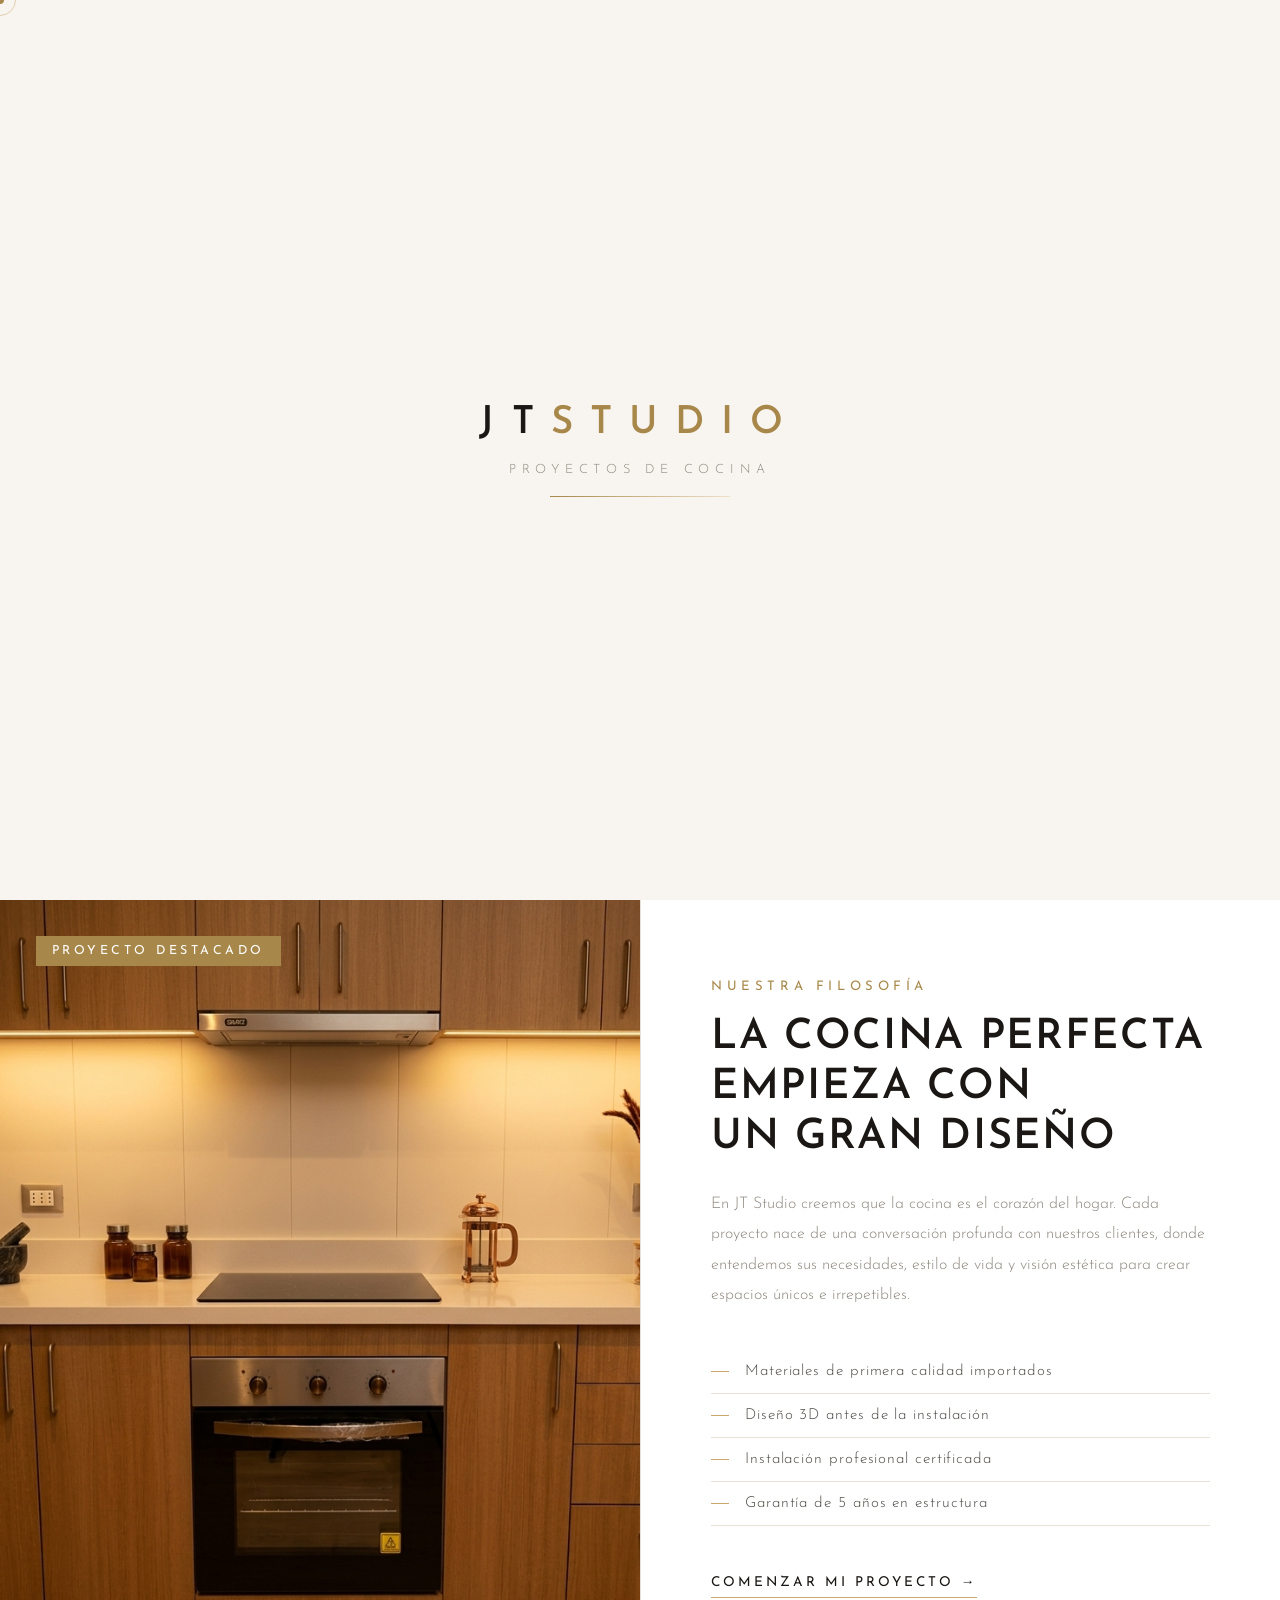
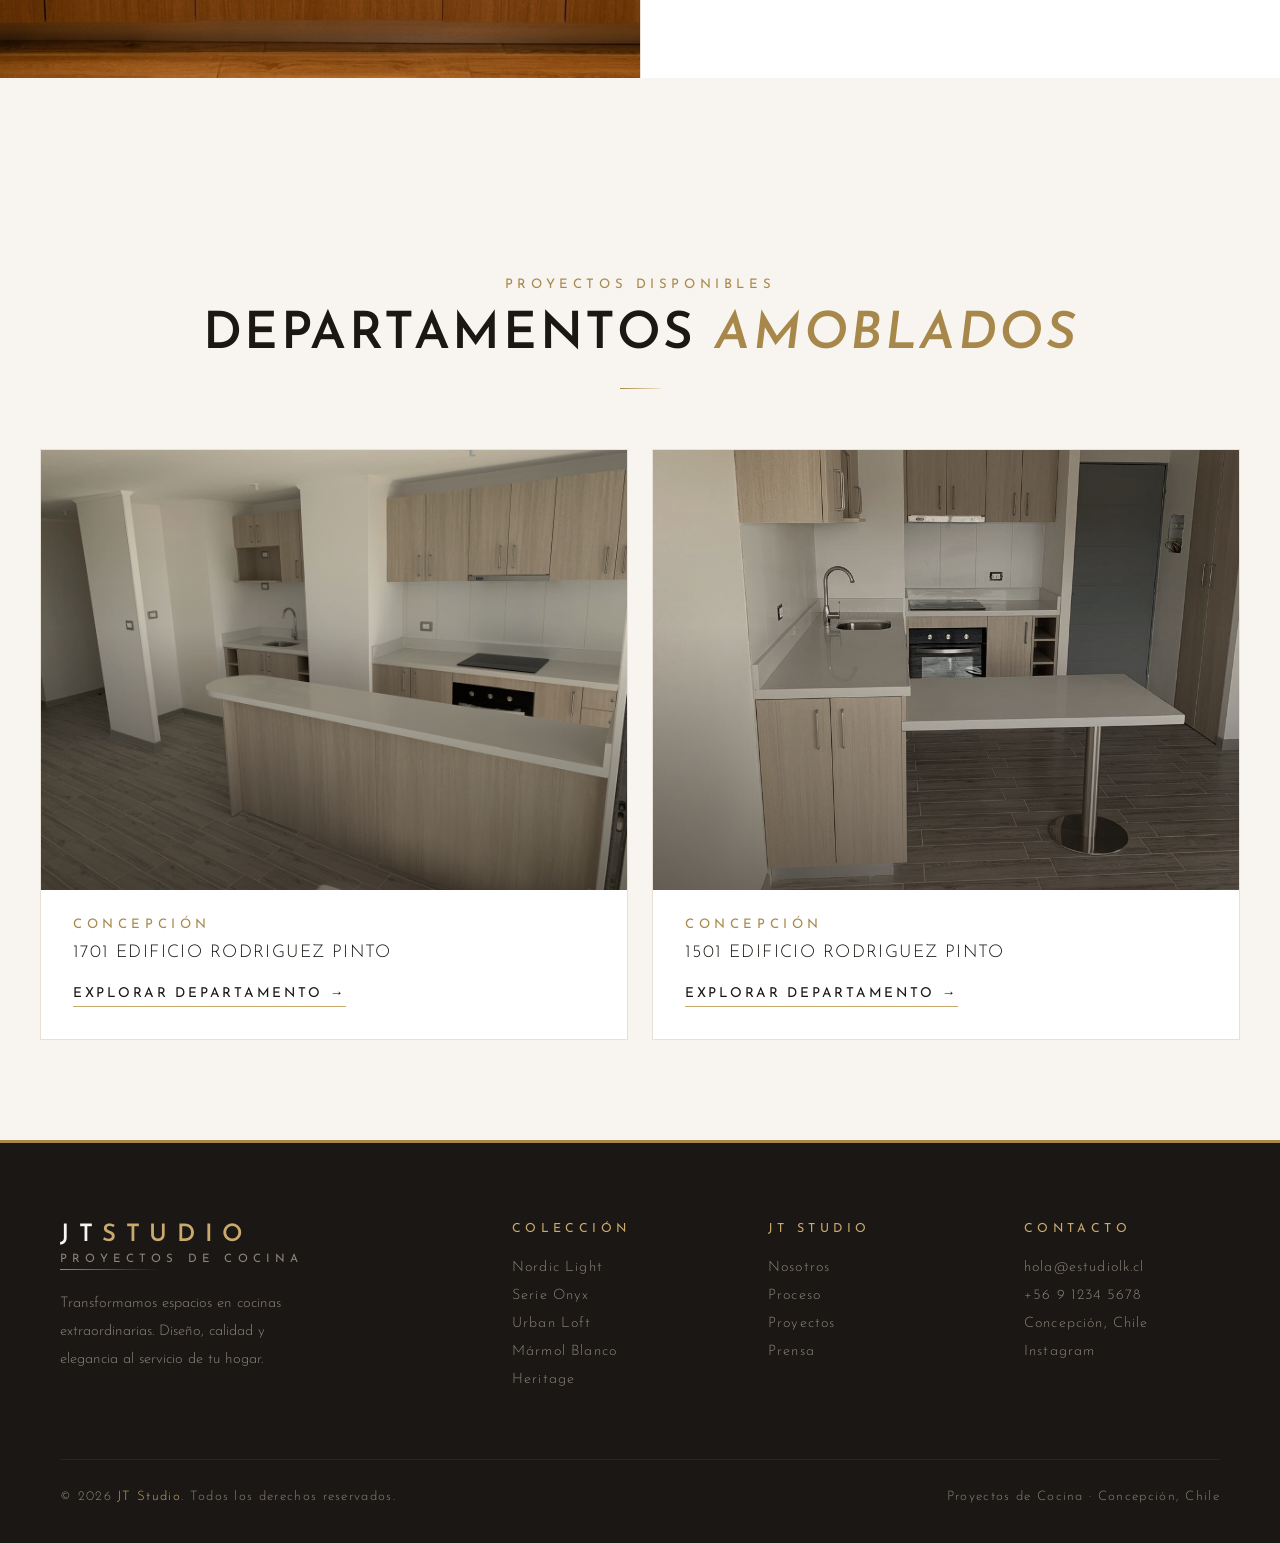
==== commit 2010bc7f: "Descripción de los cambios" ====
--- a/index.html
+++ b/index.html
@@ -72,7 +72,7 @@
 
   <!-- Lado derecho: imagen nítida -->
   <div class="hero-right">
-    <img src="https://images.unsplash.com/photo-1556909114-f6e7ad7d3136?w=1400&q=90" alt="Cocina de diseño">
+    <img src="gemini/1.png" alt="Cocina de diseño">
     <div class="hero-right__tag">
       <span>Colección 2026</span>
     </div>
@@ -83,7 +83,7 @@
 <!-- Featured / Nosotros -->
 <section id="destacado" class="featured">
   <div class="featured-images">
-    <img class="featured-main-img" src="COCINA.jpg" alt="Proyecto Destacado">
+    <img class="featured-main-img" src="gemini/2.png" alt="Proyecto Destacado">
     <div class="featured-badge">Proyecto Destacado</div>
   </div>
   <div class="featured-content">
@@ -193,74 +193,24 @@
       <button class="pdf-modal__close" onclick="closePDF()">✕</button>
     </div>
 
-    <!-- Body: dos columnas -->
-    <div class="pdf-modal__body">
-
-      <!-- Columna izquierda: contacto -->
-      <div class="pdf-modal__contact">
-
-        <p class="pdf-modal__contact-intro">
-          Cuéntanos sobre tu proyecto y uno de nuestros diseñadores se pondrá en contacto contigo a la brevedad.
-        </p>
-
-        <!-- Formulario -->
-        <form class="pdf-form" onsubmit="return false;">
-          <div class="pdf-form__group">
-            <label>Nombre completo</label>
-            <input type="text" placeholder="Tu nombre">
-          </div>
-          <div class="pdf-form__group">
-            <label>Teléfono</label>
-            <input type="tel" placeholder="+56 9 0000 0000">
-          </div>
-          <div class="pdf-form__group">
-            <label>Email</label>
-            <input type="email" placeholder="tucorreo@email.com">
-          </div>
-          <div class="pdf-form__group">
-            <label>Mensaje</label>
-            <textarea placeholder="Cuéntanos tu idea..."></textarea>
-          </div>
-          <button type="submit" class="pdf-form__submit">Enviar consulta →</button>
-        </form>
-
-        <!-- Datos de contacto directo -->
-        <div class="pdf-contact-info">
-          <div class="pdf-contact-item">
-            <span class="pdf-contact-label">Email</span>
-            <a href="mailto:hola@jtstudio.cl">hola@jtstudio.cl</a>
-          </div>
-          <div class="pdf-contact-item">
-            <span class="pdf-contact-label">Teléfono</span>
-            <a href="tel:+56912345678">+56 9 0000 0000</a>
-          </div>
-          <div class="pdf-contact-item">
-            <span class="pdf-contact-label">Ubicación</span>
-            <span>Concepción, Chile</span>
-          </div>
-        </div>
-
-        <!-- Botón WhatsApp -->
-        <a href="https://wa.me/56900000000?text=Hola,%20me%20interesa%20comenzar%20un%20proyecto%20de%20cocina"
-           target="_blank"
-           class="pdf-whatsapp-btn">
-          <svg width="18" height="18" viewBox="0 0 24 24" fill="currentColor">
-            <path d="M17.472 14.382c-.297-.149-1.758-.867-2.03-.967-.273-.099-.471-.148-.67.15-.197.297-.767.966-.94 1.164-.173.199-.347.223-.644.075-.297-.15-1.255-.463-2.39-1.475-.883-.788-1.48-1.761-1.653-2.059-.173-.297-.018-.458.13-.606.134-.133.298-.347.446-.52.149-.174.198-.298.298-.497.099-.198.05-.371-.025-.52-.075-.149-.669-1.612-.916-2.207-.242-.579-.487-.5-.669-.51-.173-.008-.371-.01-.57-.01-.198 0-.52.074-.792.372-.272.297-1.04 1.016-1.04 2.479 0 1.462 1.065 2.875 1.213 3.074.149.198 2.096 3.2 5.077 4.487.709.306 1.262.489 1.694.625.712.227 1.36.195 1.871.118.571-.085 1.758-.719 2.006-1.413.248-.694.248-1.289.173-1.413-.074-.124-.272-.198-.57-.347m-5.421 7.403h-.004a9.87 9.87 0 01-5.031-1.378l-.361-.214-3.741.982.998-3.648-.235-.374a9.86 9.86 0 01-1.51-5.26c.001-5.45 4.436-9.884 9.888-9.884 2.64 0 5.122 1.03 6.988 2.898a9.825 9.825 0 012.893 6.994c-.003 5.45-4.437 9.884-9.885 9.884m8.413-18.297A11.815 11.815 0 0012.05 0C5.495 0 .16 5.335.157 11.892c0 2.096.547 4.142 1.588 5.945L.057 24l6.305-1.654a11.882 11.882 0 005.683 1.448h.005c6.554 0 11.89-5.335 11.893-11.893a11.821 11.821 0 00-3.48-8.413z"/>
-          </svg>
-          Escribir por WhatsApp
-        </a>
-
-      </div>
-
-      <!-- Columna derecha: PDF -->
-      <div class="pdf-modal__viewer">
-        <p class="pdf-modal__viewer-label">Ejemplos de diseño</p>
-        <div class="pdf-modal__viewer-wrap">
-          <iframe id="pdfFrame" src="" frameborder="0"></iframe>
-          <div class="pdf-modal__viewer-block"></div>
-        </div>
-      </div>
-
+    <!-- Body: galería de dibujos -->
+    <div class="design-gallery">
+      <img src="gemini/1.png" alt="Diseño 1" onclick="openDesignImg(this.src)">
+      <img src="gemini/2.png" alt="Diseño 2" onclick="openDesignImg(this.src)">
+      <img src="gemini/Gemini_Generated_Image_1mxf891mxf891mxf.png" alt="Diseño 3" onclick="openDesignImg(this.src)">
+      <img src="gemini/Gemini_Generated_Image_4xuvzr4xuvzr4xuv.png" alt="Diseño 4" onclick="openDesignImg(this.src)">
+      <img src="gemini/Gemini_Generated_Image_929dv3929dv3929d.png" alt="Diseño 5" onclick="openDesignImg(this.src)">
+      <img src="gemini/Gemini_Generated_Image_bduyfqbduyfqbduy.png" alt="Diseño 6" onclick="openDesignImg(this.src)">
+      <img src="gemini/Gemini_Generated_Image_deaehbdeaehbdeae.png" alt="Diseño 7" onclick="openDesignImg(this.src)">
+      <img src="gemini/Gemini_Generated_Image_eyj120eyj120eyj1.png" alt="Diseño 8" onclick="openDesignImg(this.src)">
+      <img src="gemini/Gemini_Generated_Image_wyn2s4wyn2s4wyn2.png" alt="Diseño 9" onclick="openDesignImg(this.src)">
+      <img src="gemini/Gemini_Generated_Image_imwu6timwu6timwu.png" alt="Diseño 10" onclick="openDesignImg(this.src)">
+      <img src="gemini/Gemini_Generated_Image_xfc0hlxfc0hlxfc0.png" alt="Diseño 11" onclick="openDesignImg(this.src)">
+    </div>
+
+    <!-- Lightbox imagen -->
+    <div class="design-lightbox" id="designLightbox" onclick="closeDesignImg()">
+      <img id="designLightboxImg" src="" alt="">
     </div>
   </div>
 </div>
--- a/css/gallery.css
+++ b/css/gallery.css
@@ -453,9 +453,52 @@
 /* Body: dos columnas */
 .pdf-modal__body {
   flex: 1;
+  overflow: hidden;
+}
+
+/* Galería de dibujos */
+.design-gallery {
   display: grid;
-  grid-template-columns: 380px 1fr;
-  overflow: hidden;
+  grid-template-columns: repeat(3, 1fr);
+  gap: 12px;
+  padding: 24px;
+  overflow-y: auto;
+  height: 100%;
+  box-sizing: border-box;
+  background: var(--bg);
+}
+.design-gallery img {
+  width: 100%;
+  aspect-ratio: 1 / 1;
+  object-fit: cover;
+  cursor: pointer;
+  transition: transform 0.3s, opacity 0.3s;
+  display: block;
+}
+.design-gallery img:hover {
+  transform: scale(1.03);
+  opacity: 0.9;
+}
+
+/* Lightbox */
+.design-lightbox {
+  display: none;
+  position: fixed;
+  inset: 0;
+  background: rgba(0,0,0,0.92);
+  z-index: 9999;
+  align-items: center;
+  justify-content: center;
+  cursor: zoom-out;
+}
+.design-lightbox.open {
+  display: flex;
+}
+.design-lightbox img {
+  max-width: 90vw;
+  max-height: 90vh;
+  object-fit: contain;
+  display: block;
 }
 
 /* ─ Columna contacto ─ */
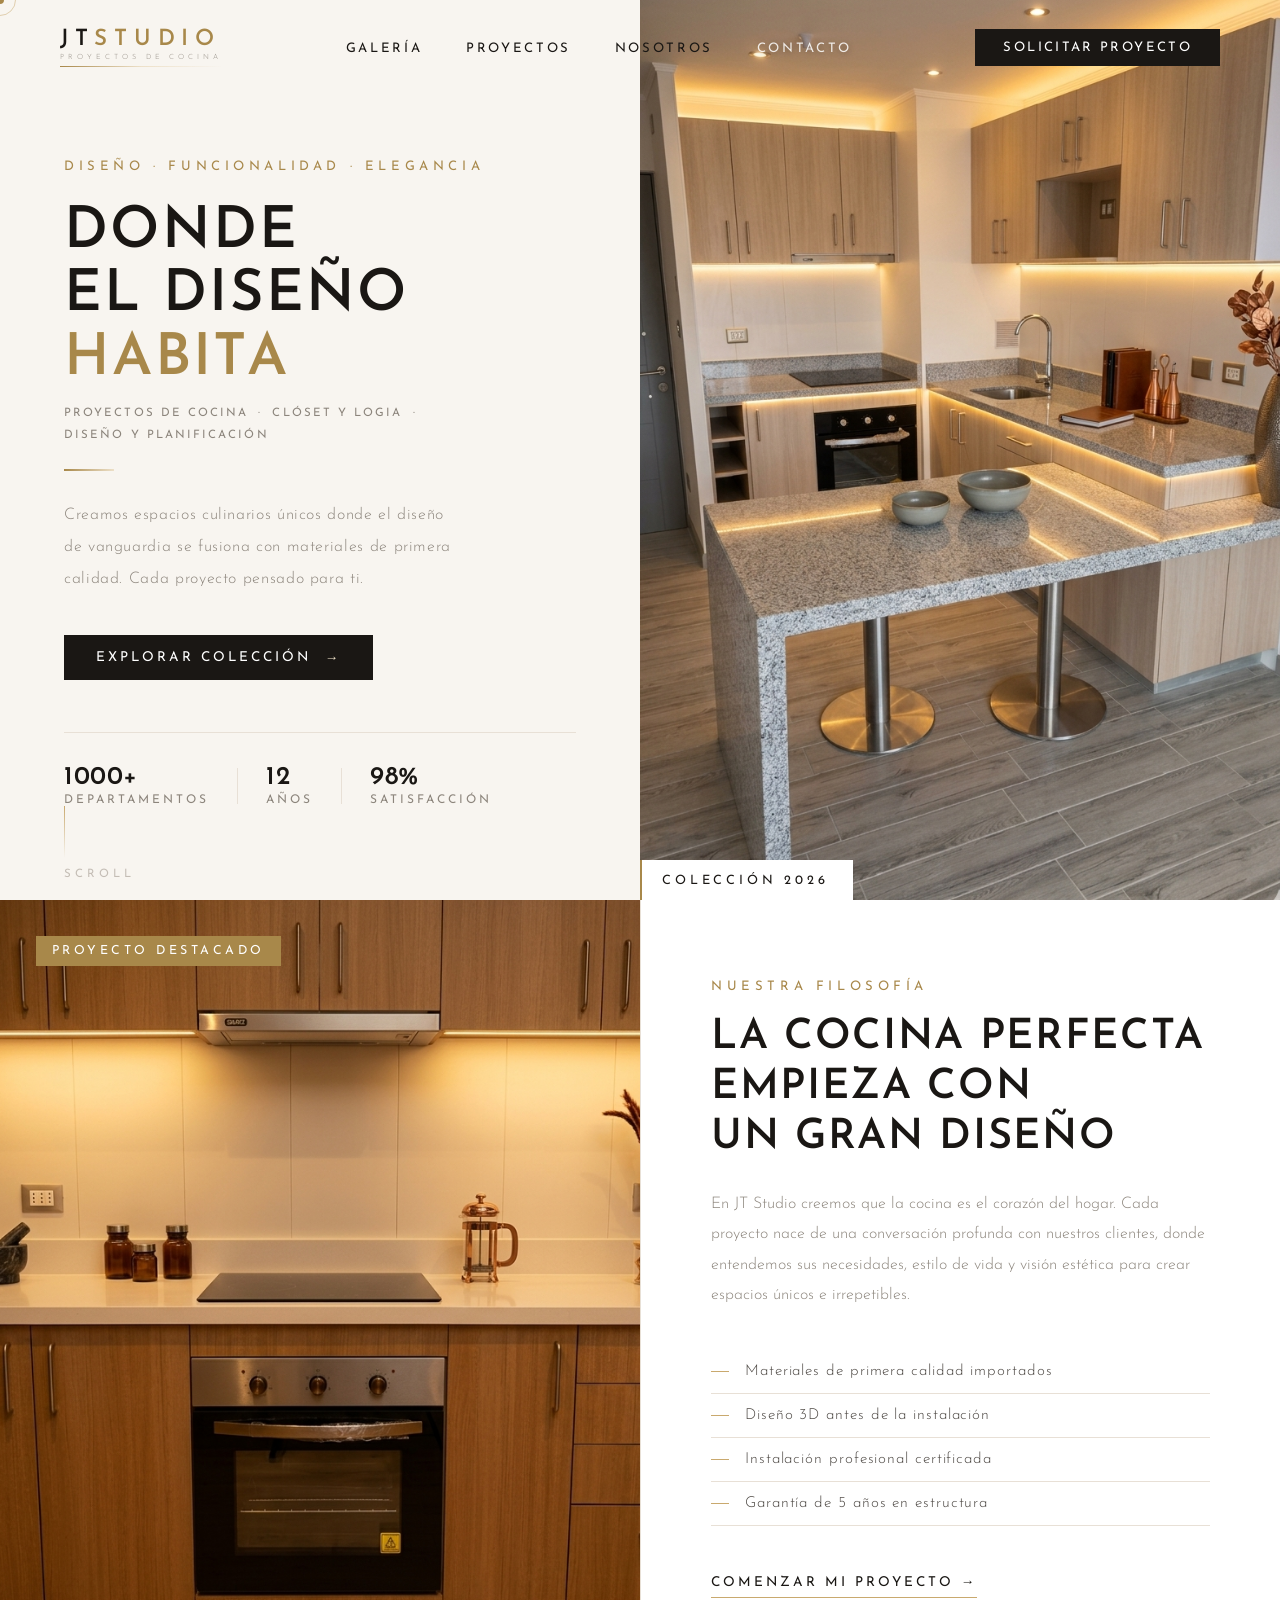
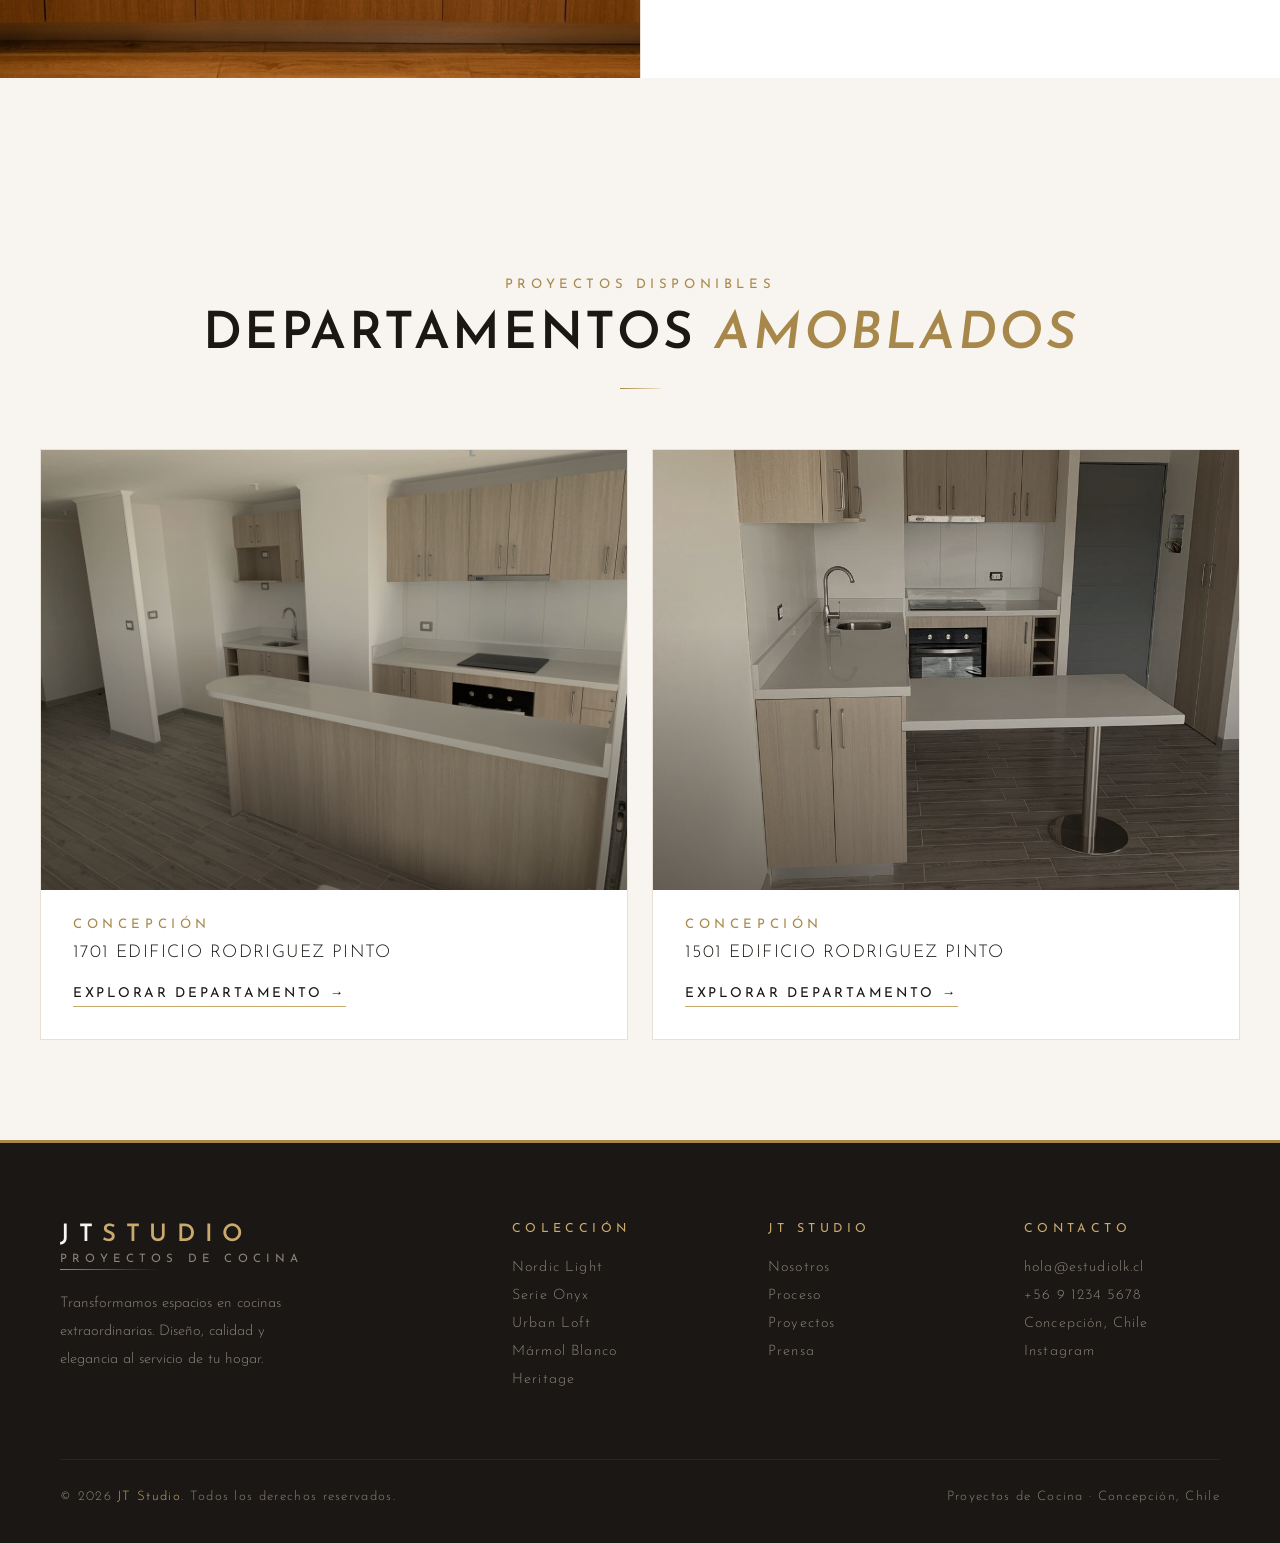
==== commit 1340d5e3: "actualización" ====
--- a/index.html
+++ b/index.html
@@ -44,13 +44,20 @@
     <div class="hero-left__inner">
       <p class="hero-eyebrow">Diseño · Funcionalidad · Elegancia</p>
       <h1 class="hero-title">DONDE<br>EL DISEÑO<br><span>HABITA</span></h1>
+      <div class="hero-services">
+        <span>Proyectos de Cocina</span>
+        <span class="hero-services__dot">·</span>
+        <span>Clóset y Logia</span>
+        <span class="hero-services__dot">·</span>
+        <span>Diseño y Planificación</span>
+      </div>
       <div class="hero-line"></div>
       <p class="hero-sub">Creamos espacios culinarios únicos donde el diseño de vanguardia se fusiona con materiales de primera calidad. Cada proyecto pensado para ti.</p>
       <a href="#galeria" class="hero-btn">Explorar colección <span>→</span></a>
       <div class="hero-mini-stats">
         <div class="hero-mini-stat">
-          <span class="hero-mini-num">240+</span>
-          <span class="hero-mini-label">Proyectos</span>
+          <span class="hero-mini-num">1000+</span>
+          <span class="hero-mini-label">Departamentos</span>
         </div>
         <div class="hero-mini-divider"></div>
         <div class="hero-mini-stat">
--- a/css/styles.css
+++ b/css/styles.css
@@ -97,11 +97,11 @@
   align-items: center;
   justify-content: space-between;
   padding: 28px 60px;
+  background: transparent;
   transition: background 0.4s, padding 0.4s, box-shadow 0.4s;
 }
 nav.scrolled {
-  background: rgba(248,245,240,0.96);
-  backdrop-filter: blur(20px);
+  background: rgba(248,245,240,0.98);
   padding: 16px 60px;
   box-shadow: 0 1px 0 var(--border);
 }
@@ -118,7 +118,9 @@
   letter-spacing: 0.3em;
   color: var(--ink);
   text-transform: uppercase;
-}
+  transition: color 0.4s;
+}
+nav.scrolled .nav-logo-name { color: var(--ink); }
 .nav-logo-name span { color: var(--gold-dark); }
 .nav-logo-sub {
   font-size: 0.45rem;
@@ -141,12 +143,21 @@
   font-size: 0.82rem;
   letter-spacing: 0.2em;
   text-transform: uppercase;
-  color: var(--stone);
+  color: rgba(255,255,255,0.85);
   text-decoration: none;
   transition: color 0.3s;
   font-weight: 400;
-}
-.nav-links a:hover { color: var(--ink); }
+  text-shadow: 0 1px 6px rgba(0,0,0,0.35);
+}
+.nav-links li:nth-child(1) a,
+.nav-links li:nth-child(2) a,
+.nav-links li:nth-child(3) a {
+  color: var(--ink);
+  text-shadow: none;
+}
+.nav-links a:hover { color: var(--gold-dark); }
+nav.scrolled .nav-links a { color: var(--stone); text-shadow: none; }
+nav.scrolled .nav-links a:hover { color: var(--ink); }
 .nav-cta {
   font-size: 0.82rem;
   letter-spacing: 0.18em;
@@ -209,6 +220,24 @@
 }
 
 .hero-title span {
+  color: var(--gold-dark);
+}
+
+.hero-services {
+  display: flex;
+  align-items: center;
+  gap: 10px;
+  flex-wrap: wrap;
+  margin-top: 16px;
+}
+.hero-services span {
+  font-size: 0.72rem;
+  letter-spacing: 0.18em;
+  text-transform: uppercase;
+  color: var(--stone);
+  font-weight: 400;
+}
+.hero-services__dot {
   color: var(--gold-dark);
 }
 
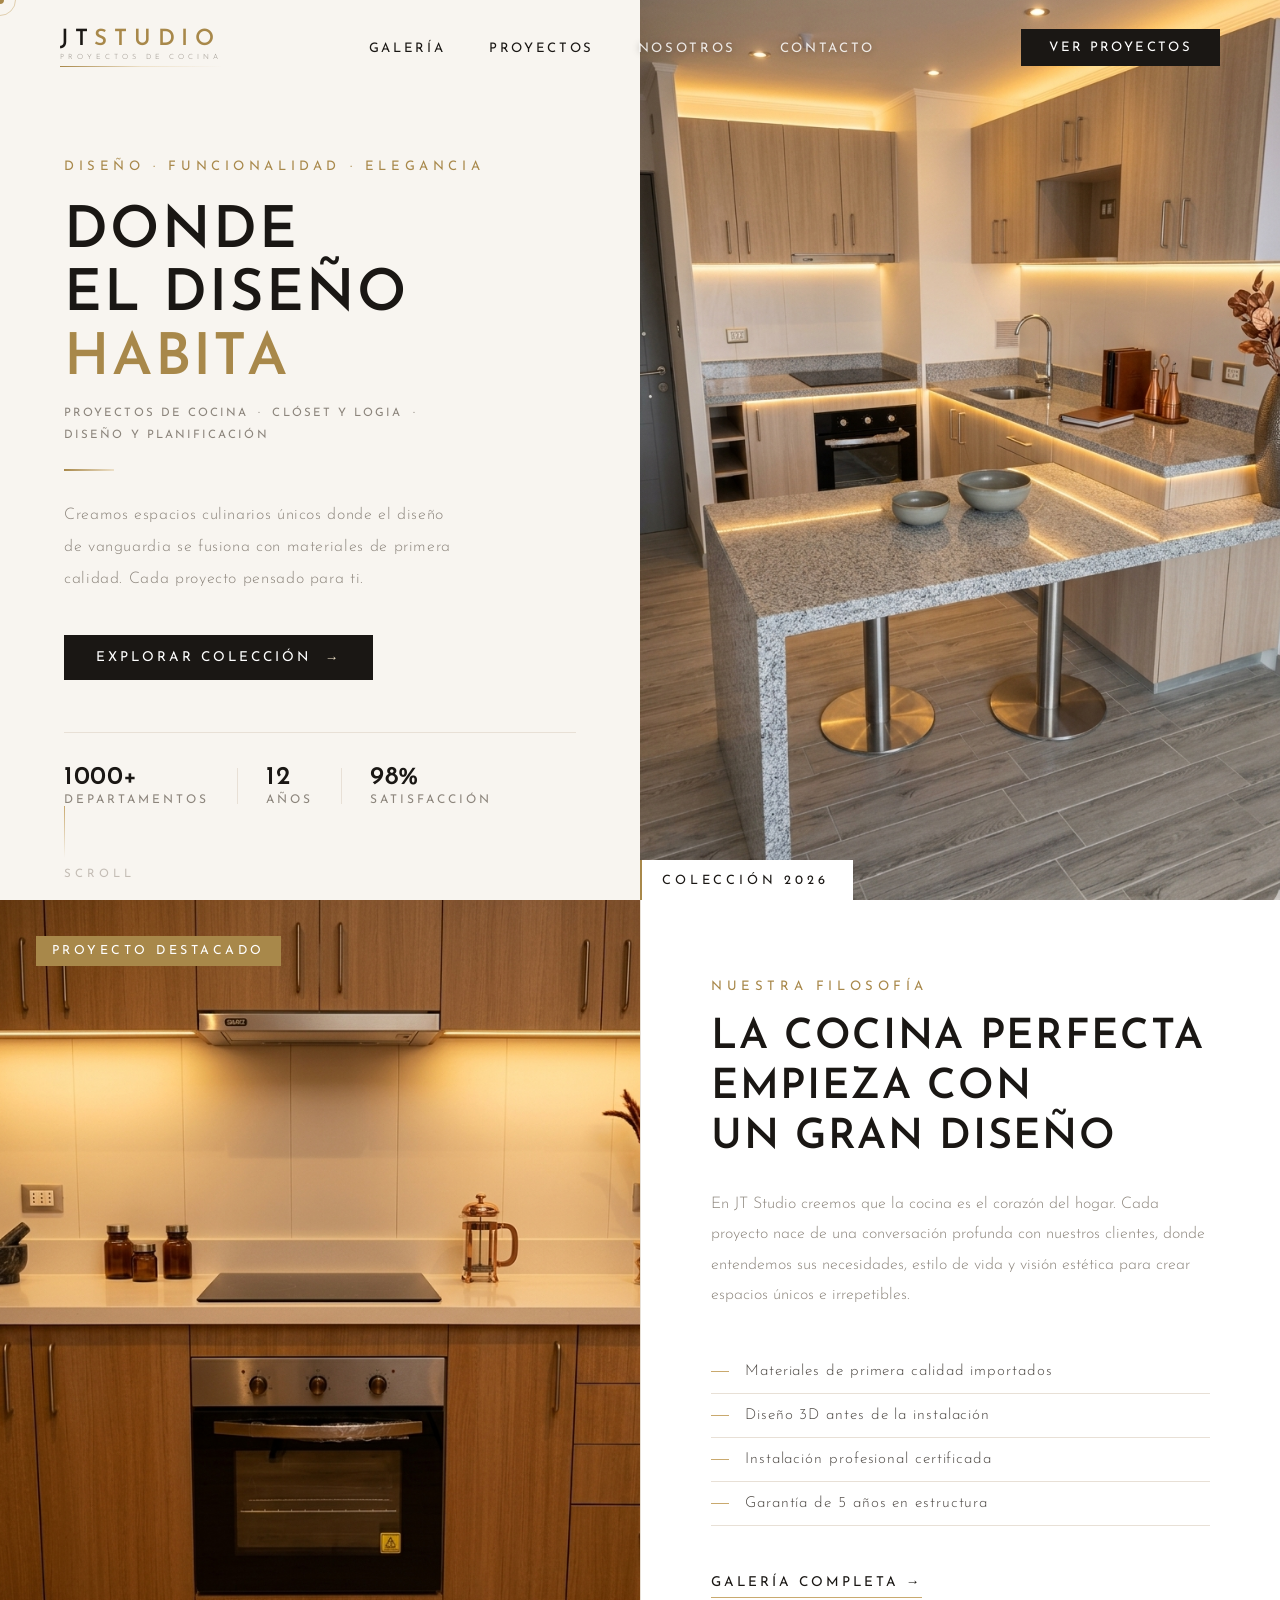
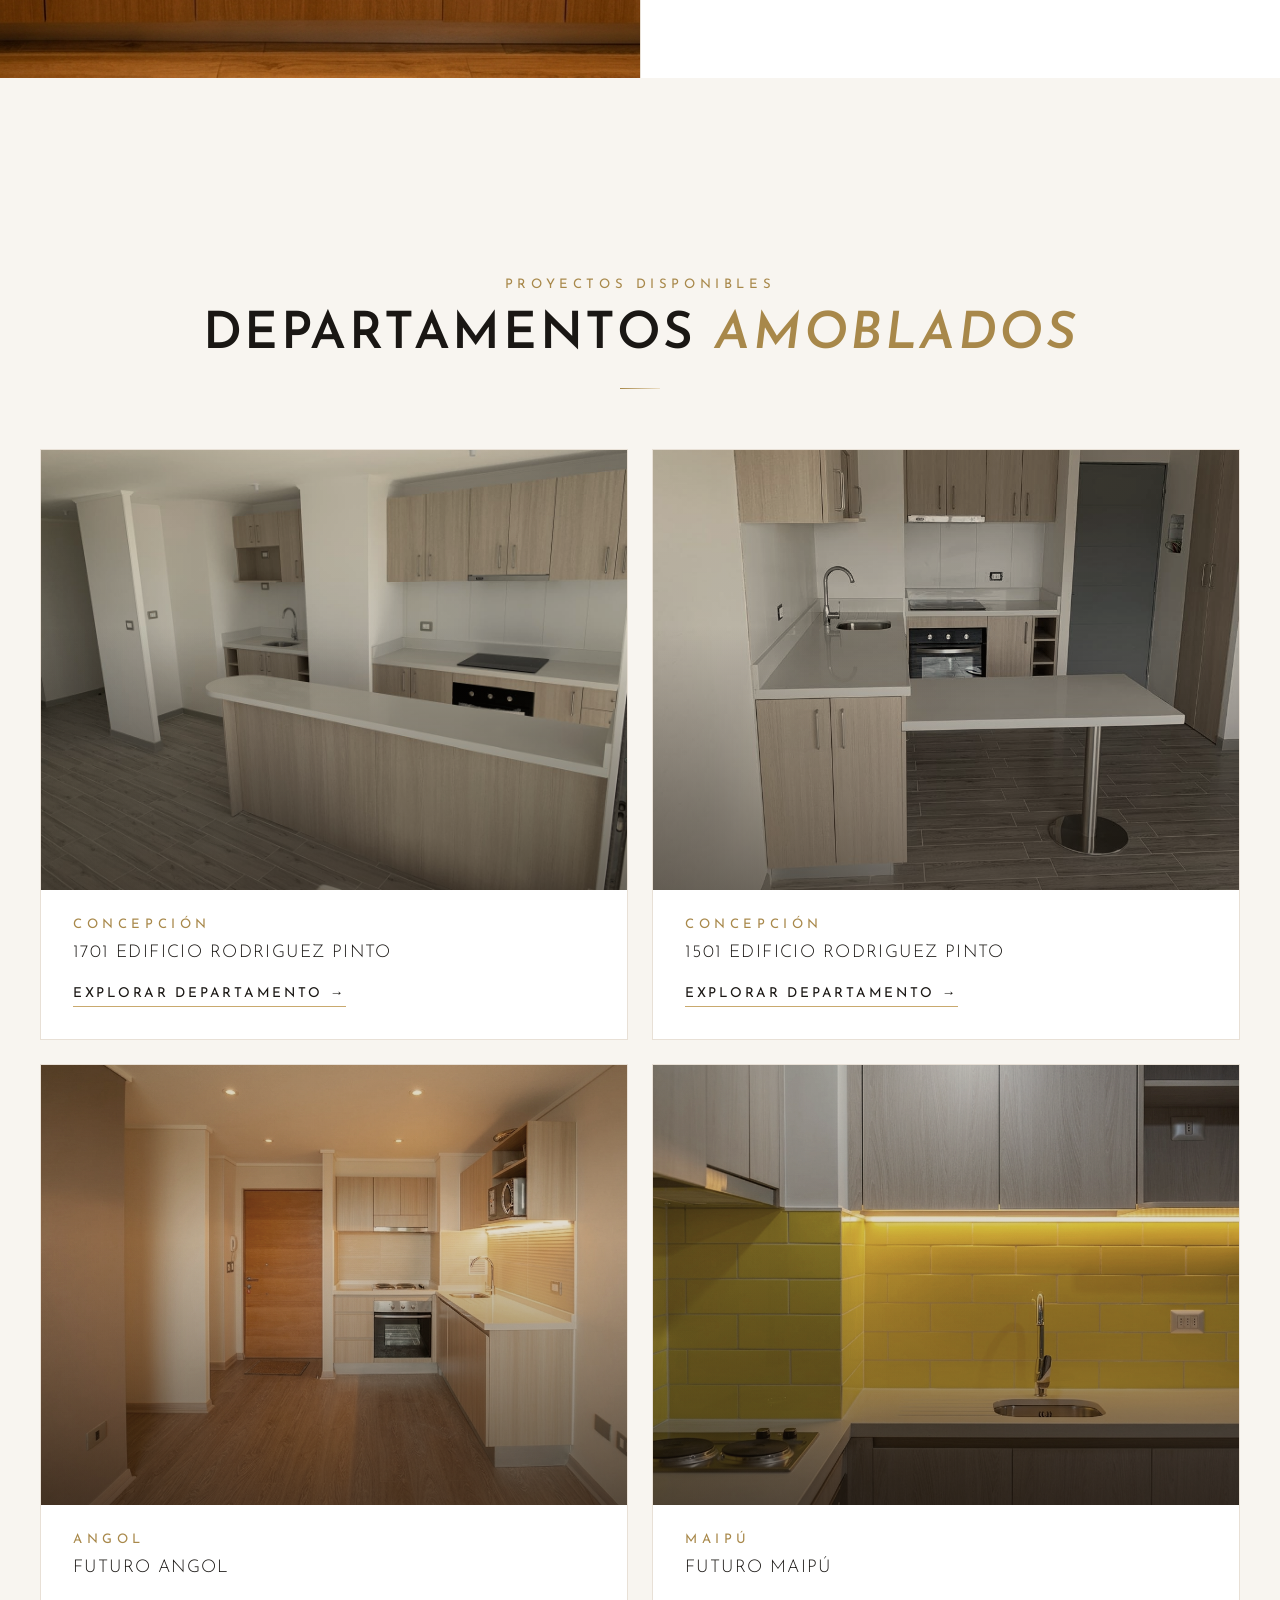
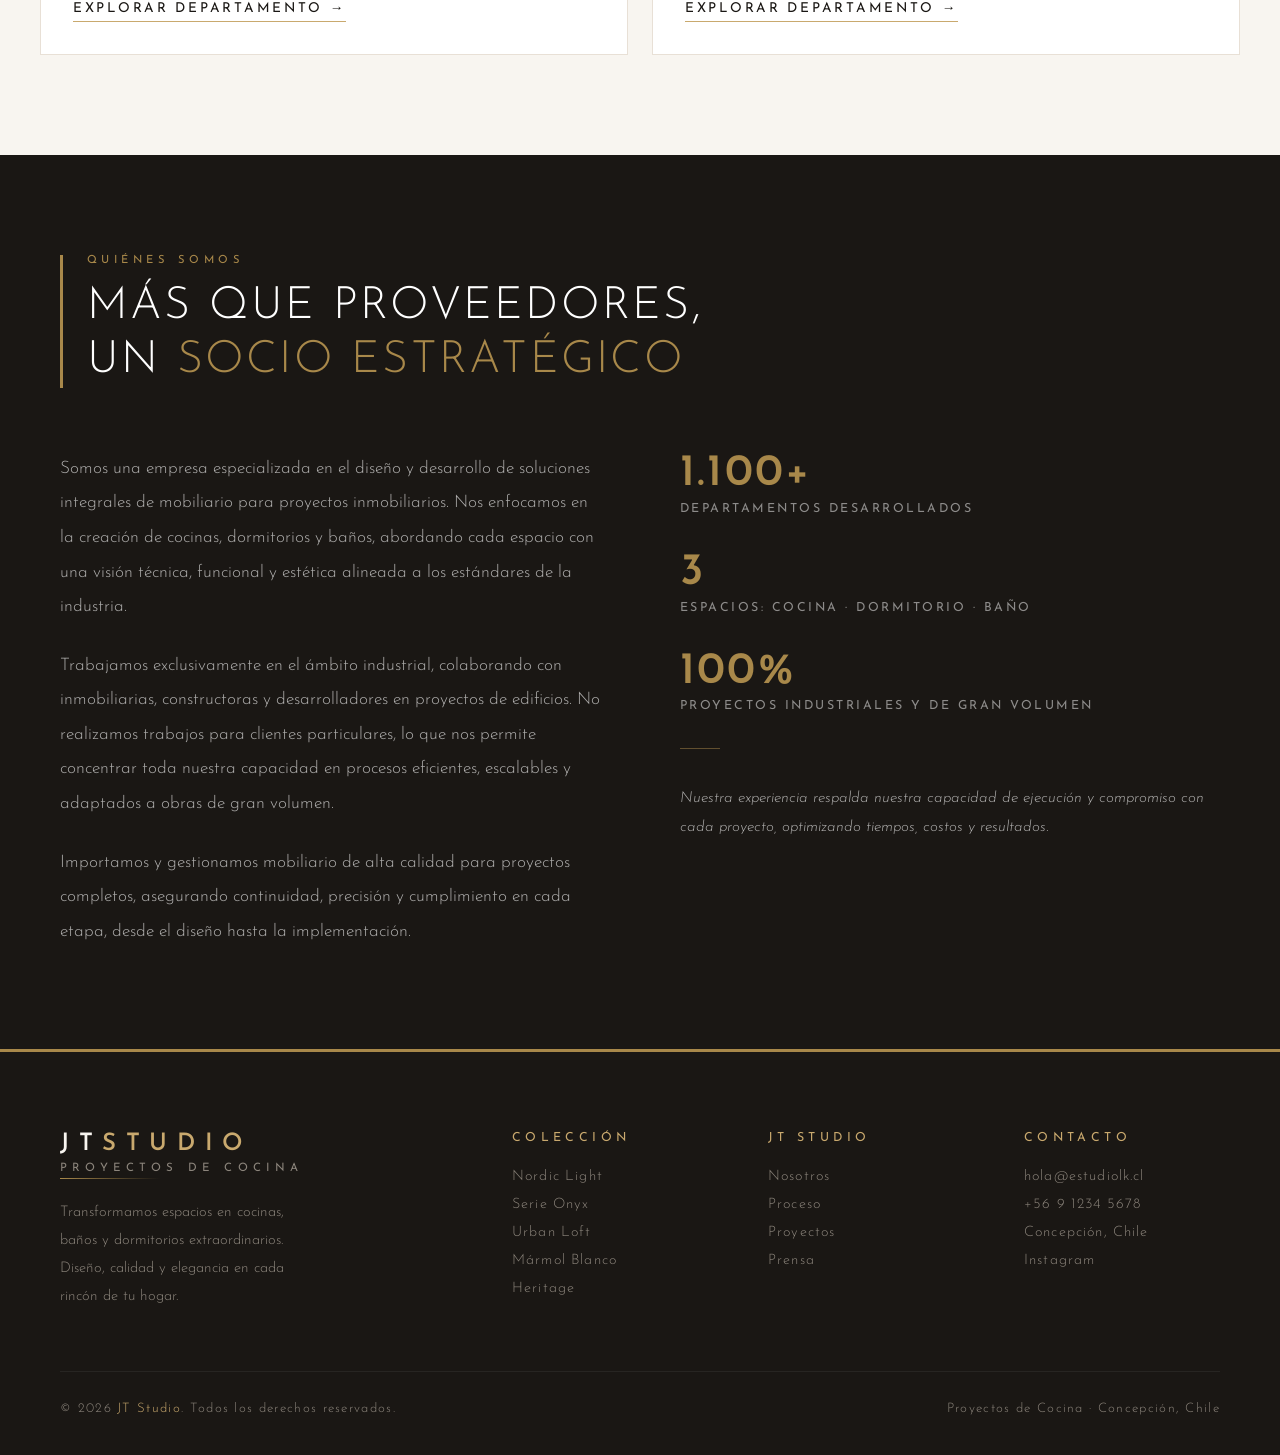
==== commit 60d931f7: "Actualiza estilos, galería e índice; agrega nuevas imágenes" ====
--- a/index.html
+++ b/index.html
@@ -28,12 +28,12 @@
     <span class="nav-logo-line"></span>
   </a>
   <ul class="nav-links">
-    <li><a href="#galeria">Galería</a></li>
+    <li><a href="#" onclick="openPDF(); return false;">Galería</a></li>
     <li><a href="#proyectos">Proyectos</a></li>
-    <li><a href="#destacado">Nosotros</a></li>
+    <li><a href="#nosotros-section">Nosotros</a></li>
     <li><a href="#contacto">Contacto</a></li>
   </ul>
-  <a href="#" class="nav-cta" onclick="openPDF(); return false;">Solicitar Proyecto</a>
+  <a href="#proyectos" class="nav-cta">Ver Proyectos</a>
 </nav>
 
 <!-- Hero -->
@@ -53,7 +53,7 @@
       </div>
       <div class="hero-line"></div>
       <p class="hero-sub">Creamos espacios culinarios únicos donde el diseño de vanguardia se fusiona con materiales de primera calidad. Cada proyecto pensado para ti.</p>
-      <a href="#galeria" class="hero-btn">Explorar colección <span>→</span></a>
+      <a href="#" class="hero-btn" onclick="openPDF(); return false;">Explorar colección <span>→</span></a>
       <div class="hero-mini-stats">
         <div class="hero-mini-stat">
           <span class="hero-mini-num">1000+</span>
@@ -105,7 +105,7 @@
       <li>Instalación profesional certificada</li>
       <li>Garantía de 5 años en estructura</li>
     </ul>
-    <a href="#" class="featured-link" onclick="openPDF(); return false;">Comenzar mi proyecto →</a>
+    <a href="#" class="featured-link" onclick="openPDF(); return false;">Galería Completa →</a>
   </div>
 </section>
 
@@ -159,7 +159,87 @@
           <button class="project-card__btn">Explorar departamento →</button>
         </div>
       </div>
-    </div>
+
+      <!-- Futuro Angol -->
+      <div class="project-card" onclick="openGallery('futuro-angol')">
+        <div class="project-card__img">
+          <img src="imagen/futuro angol/1.png" alt="Futuro Angol">
+          <div class="project-card__overlay">
+            <span class="project-card__count">11 fotos</span>
+          </div>
+          <div class="project-card__explore">
+            <div class="project-card__explore-inner">
+              <div class="project-card__explore-icon">&#8599;</div>
+              <span class="project-card__explore-text">Ver Galería</span>
+            </div>
+          </div>
+        </div>
+        <div class="project-card__info">
+          <p class="project-card__location">ANGOL</p>
+          <h3 class="project-card__title">FUTURO ANGOL</h3>
+          <button class="project-card__btn">Explorar departamento →</button>
+        </div>
+      </div>
+
+      <!-- Futuro Maipú -->
+      <div class="project-card" onclick="openGallery('futuro-maipu')">
+        <div class="project-card__img">
+          <img src="imagen/futuro maipu/1.png" alt="Futuro Maipú">
+          <div class="project-card__overlay">
+            <span class="project-card__count">22 fotos</span>
+          </div>
+          <div class="project-card__explore">
+            <div class="project-card__explore-inner">
+              <div class="project-card__explore-icon">&#8599;</div>
+              <span class="project-card__explore-text">Ver Galería</span>
+            </div>
+          </div>
+        </div>
+        <div class="project-card__info">
+          <p class="project-card__location">MAIPÚ</p>
+          <h3 class="project-card__title">FUTURO MAIPÚ</h3>
+          <button class="project-card__btn">Explorar departamento →</button>
+        </div>
+      </div>
+
+    </div>
+  </div>
+</section>
+
+<!-- Nosotros -->
+<section id="nosotros-section" class="about-dark">
+  <div class="about-dark__inner">
+
+    <div class="about-dark__header">
+      <p class="about-dark__eyebrow">Quiénes somos</p>
+      <h2 class="about-dark__title">Más que proveedores,<br>un <span>socio estratégico</span></h2>
+    </div>
+
+    <div class="about-dark__body">
+      <div class="about-dark__text">
+        <p>Somos una empresa especializada en el diseño y desarrollo de soluciones integrales de mobiliario para proyectos inmobiliarios. Nos enfocamos en la creación de cocinas, dormitorios y baños, abordando cada espacio con una visión técnica, funcional y estética alineada a los estándares de la industria.</p>
+        <p>Trabajamos exclusivamente en el ámbito industrial, colaborando con inmobiliarias, constructoras y desarrolladores en proyectos de edificios. No realizamos trabajos para clientes particulares, lo que nos permite concentrar toda nuestra capacidad en procesos eficientes, escalables y adaptados a obras de gran volumen.</p>
+        <p>Importamos y gestionamos mobiliario de alta calidad para proyectos completos, asegurando continuidad, precisión y cumplimiento en cada etapa, desde el diseño hasta la implementación.</p>
+      </div>
+
+      <div class="about-dark__stats">
+        <div class="about-dark__stat">
+          <span class="about-dark__stat-num">1.100+</span>
+          <span class="about-dark__stat-label">Departamentos desarrollados</span>
+        </div>
+        <div class="about-dark__stat">
+          <span class="about-dark__stat-num">3</span>
+          <span class="about-dark__stat-label">Espacios: Cocina · Dormitorio · Baño</span>
+        </div>
+        <div class="about-dark__stat">
+          <span class="about-dark__stat-num">100%</span>
+          <span class="about-dark__stat-label">Proyectos industriales y de gran volumen</span>
+        </div>
+        <div class="about-dark__divider"></div>
+        <p class="about-dark__closing">Nuestra experiencia respalda nuestra capacidad de ejecución y compromiso con cada proyecto, optimizando tiempos, costos y resultados.</p>
+      </div>
+    </div>
+
   </div>
 </section>
 
@@ -195,7 +275,7 @@
     <div class="pdf-modal__header">
       <div class="pdf-modal__header-titles">
         <span class="pdf-modal__eyebrow">JT<span>STUDIO</span></span>
-        <span class="pdf-modal__title">Comenzar mi proyecto</span>
+        <span class="pdf-modal__title">Galería Completa</span>
       </div>
       <button class="pdf-modal__close" onclick="closePDF()">✕</button>
     </div>
@@ -206,18 +286,79 @@
       <img src="gemini/2.png" alt="Diseño 2" onclick="openDesignImg(this.src)">
       <img src="gemini/Gemini_Generated_Image_1mxf891mxf891mxf.png" alt="Diseño 3" onclick="openDesignImg(this.src)">
       <img src="gemini/Gemini_Generated_Image_4xuvzr4xuvzr4xuv.png" alt="Diseño 4" onclick="openDesignImg(this.src)">
-      <img src="gemini/Gemini_Generated_Image_929dv3929dv3929d.png" alt="Diseño 5" onclick="openDesignImg(this.src)">
-      <img src="gemini/Gemini_Generated_Image_bduyfqbduyfqbduy.png" alt="Diseño 6" onclick="openDesignImg(this.src)">
-      <img src="gemini/Gemini_Generated_Image_deaehbdeaehbdeae.png" alt="Diseño 7" onclick="openDesignImg(this.src)">
+<img src="gemini/Gemini_Generated_Image_deaehbdeaehbdeae.png" alt="Diseño 7" onclick="openDesignImg(this.src)">
       <img src="gemini/Gemini_Generated_Image_eyj120eyj120eyj1.png" alt="Diseño 8" onclick="openDesignImg(this.src)">
       <img src="gemini/Gemini_Generated_Image_wyn2s4wyn2s4wyn2.png" alt="Diseño 9" onclick="openDesignImg(this.src)">
       <img src="gemini/Gemini_Generated_Image_imwu6timwu6timwu.png" alt="Diseño 10" onclick="openDesignImg(this.src)">
       <img src="gemini/Gemini_Generated_Image_xfc0hlxfc0hlxfc0.png" alt="Diseño 11" onclick="openDesignImg(this.src)">
+      <!-- 1501 -->
+      <img src="imagen/1501/1.jpeg" alt="1501" onclick="openDesignImg(this.src)">
+      <img src="imagen/1501/WhatsApp Image 2026-04-28 at 07.21.18.jpeg" alt="1501" onclick="openDesignImg(this.src)">
+      <img src="imagen/1501/WhatsApp Image 2026-04-28 at 07.21.19.jpeg" alt="1501" onclick="openDesignImg(this.src)">
+      <img src="imagen/1501/WhatsApp Image 2026-04-28 at 07.21.21.jpeg" alt="1501" onclick="openDesignImg(this.src)">
+      <img src="imagen/1501/WhatsApp Image 2026-04-28 at 07.21.22(1).jpeg" alt="1501" onclick="openDesignImg(this.src)">
+      <img src="imagen/1501/WhatsApp Image 2026-04-28 at 07.21.23(1).jpeg" alt="1501" onclick="openDesignImg(this.src)">
+      <img src="imagen/1501/WhatsApp Image 2026-04-28 at 07.21.23.jpeg" alt="1501" onclick="openDesignImg(this.src)">
+      <!-- 1701 -->
+      <img src="imagen/1701/1.jpeg" alt="1701" onclick="openDesignImg(this.src)">
+      <img src="imagen/1701/WhatsApp Image 2026-04-28 at 07.19.31 (1).jpeg" alt="1701" onclick="openDesignImg(this.src)">
+      <img src="imagen/1701/WhatsApp Image 2026-04-28 at 07.19.32.jpeg" alt="1701" onclick="openDesignImg(this.src)">
+      <img src="imagen/1701/WhatsApp Image 2026-04-28 at 07.19.33 (1).jpeg" alt="1701" onclick="openDesignImg(this.src)">
+      <img src="imagen/1701/WhatsApp Image 2026-04-28 at 07.19.33 (3).jpeg" alt="1701" onclick="openDesignImg(this.src)">
+      <img src="imagen/1701/WhatsApp Image 2026-04-28 at 07.19.33 (4).jpeg" alt="1701" onclick="openDesignImg(this.src)">
+      <img src="imagen/1701/WhatsApp Image 2026-04-28 at 07.19.33 (5).jpeg" alt="1701" onclick="openDesignImg(this.src)">
+      <img src="imagen/1701/WhatsApp Image 2026-04-28 at 07.19.33 (6).jpeg" alt="1701" onclick="openDesignImg(this.src)">
+      <img src="imagen/1701/WhatsApp Image 2026-04-28 at 07.19.34 (1).jpeg" alt="1701" onclick="openDesignImg(this.src)">
+      <img src="imagen/1701/WhatsApp Image 2026-04-28 at 07.19.34 (3).jpeg" alt="1701" onclick="openDesignImg(this.src)">
+      <img src="imagen/1701/WhatsApp Image 2026-04-28 at 07.19.34 (4).jpeg" alt="1701" onclick="openDesignImg(this.src)">
+      <img src="imagen/1701/WhatsApp Image 2026-04-28 at 07.19.34 (5).jpeg" alt="1701" onclick="openDesignImg(this.src)">
+      <img src="imagen/1701/WhatsApp Image 2026-04-28 at 07.19.34 (8).jpeg" alt="1701" onclick="openDesignImg(this.src)">
+      <img src="imagen/1701/WhatsApp Image 2026-04-28 at 07.19.34 (9).jpeg" alt="1701" onclick="openDesignImg(this.src)">
+      <img src="imagen/1701/WhatsApp Image 2026-04-28 at 07.19.34 (10).jpeg" alt="1701" onclick="openDesignImg(this.src)">
+      <!-- Futuro Angol -->
+      <img src="imagen/futuro angol/1.png" alt="Angol" onclick="openDesignImg(this.src)">
+      <img src="imagen/futuro angol/Edificio-futuro-angol-01.jpg" alt="Angol" onclick="openDesignImg(this.src)">
+      <img src="imagen/futuro angol/Edificio-futuro-angol-02.jpg" alt="Angol" onclick="openDesignImg(this.src)">
+      <img src="imagen/futuro angol/Edificio-futuro-angol-03.jpg" alt="Angol" onclick="openDesignImg(this.src)">
+      <img src="imagen/futuro angol/Edificio-futuro-angol-04.jpg" alt="Angol" onclick="openDesignImg(this.src)">
+      <img src="imagen/futuro angol/Edificio-futuro-angol-05.jpg" alt="Angol" onclick="openDesignImg(this.src)">
+      <img src="imagen/futuro angol/Edificio-futuro-angol-06.jpg" alt="Angol" onclick="openDesignImg(this.src)">
+      <img src="imagen/futuro angol/Edificio-futuro-angol-23.jpg" alt="Angol" onclick="openDesignImg(this.src)">
+      <img src="imagen/futuro angol/Edificio-futuro-angol-24.jpg" alt="Angol" onclick="openDesignImg(this.src)">
+      <img src="imagen/futuro angol/Edificio-futuro-angol-25.jpg" alt="Angol" onclick="openDesignImg(this.src)">
+      <img src="imagen/futuro angol/Edificio-futuro-angol-26.jpg" alt="Angol" onclick="openDesignImg(this.src)">
+      <!-- Futuro Maipú -->
+      <img src="imagen/futuro maipu/1.png" alt="Maipú" onclick="openDesignImg(this.src)">
+      <img src="imagen/futuro maipu/futuro-maipu-1.jpg" alt="Maipú" onclick="openDesignImg(this.src)">
+      <img src="imagen/futuro maipu/futuro-maipu-2.jpg" alt="Maipú" onclick="openDesignImg(this.src)">
+      <img src="imagen/futuro maipu/futuro-maipu-4.jpg" alt="Maipú" onclick="openDesignImg(this.src)">
+      <img src="imagen/futuro maipu/futuro-maipu-9.jpg" alt="Maipú" onclick="openDesignImg(this.src)">
+      <img src="imagen/futuro maipu/futuro-maipu-10.jpg" alt="Maipú" onclick="openDesignImg(this.src)">
+      <img src="imagen/futuro maipu/futuro-maipu-11.jpg" alt="Maipú" onclick="openDesignImg(this.src)">
+      <img src="imagen/futuro maipu/futuro-maipu-12.jpg" alt="Maipú" onclick="openDesignImg(this.src)">
+      <img src="imagen/futuro maipu/futuro-maipu-13.jpg" alt="Maipú" onclick="openDesignImg(this.src)">
+      <img src="imagen/futuro maipu/futuro-maipu-14.jpg" alt="Maipú" onclick="openDesignImg(this.src)">
+      <img src="imagen/futuro maipu/futuro-maipu-15.jpg" alt="Maipú" onclick="openDesignImg(this.src)">
+      <img src="imagen/futuro maipu/futuro-maipu-16.jpg" alt="Maipú" onclick="openDesignImg(this.src)">
+      <img src="imagen/futuro maipu/futuro-maipu-17.jpg" alt="Maipú" onclick="openDesignImg(this.src)">
+      <img src="imagen/futuro maipu/futuro-maipu-18.jpg" alt="Maipú" onclick="openDesignImg(this.src)">
+      <img src="imagen/futuro maipu/futuro-maipu-22.jpg" alt="Maipú" onclick="openDesignImg(this.src)">
+      <img src="imagen/futuro maipu/futuro-maipu-23.jpg" alt="Maipú" onclick="openDesignImg(this.src)">
+      <img src="imagen/futuro maipu/futuro-maipu-24.jpg" alt="Maipú" onclick="openDesignImg(this.src)">
+      <img src="imagen/futuro maipu/futuro-maipu-25.jpg" alt="Maipú" onclick="openDesignImg(this.src)">
+      <img src="imagen/futuro maipu/futuro-maipu-26.jpg" alt="Maipú" onclick="openDesignImg(this.src)">
+      <img src="imagen/futuro maipu/futuro-maipu-27.jpg" alt="Maipú" onclick="openDesignImg(this.src)">
+      <img src="imagen/futuro maipu/ifuturo-maipu-aerea-galeria-02.jpg" alt="Maipú" onclick="openDesignImg(this.src)">
+      <img src="imagen/futuro maipu/ifuturo-maipu-galeria-01.jpg" alt="Maipú" onclick="openDesignImg(this.src)">
     </div>
 
     <!-- Lightbox imagen -->
-    <div class="design-lightbox" id="designLightbox" onclick="closeDesignImg()">
-      <img id="designLightboxImg" src="" alt="">
+    <div class="design-lightbox" id="designLightbox">
+      <button class="design-lightbox__nav design-lightbox__nav--prev" onclick="designLightboxNav(-1)">&#8592;</button>
+      <img id="designLightboxImg" src="" alt="" onclick="closeDesignImg()">
+      <button class="design-lightbox__nav design-lightbox__nav--next" onclick="designLightboxNav(1)">&#8594;</button>
+      <span class="design-lightbox__counter" id="designLightboxCounter"></span>
+      <button class="design-lightbox__close" onclick="closeDesignImg()">✕</button>
     </div>
   </div>
 </div>
@@ -229,7 +370,7 @@
       <div class="footer-brand-name">JT<span>STUDIO</span></div>
       <div class="footer-brand-sub">Proyectos de Cocina</div>
       <div class="footer-brand-line"></div>
-      <p class="footer-brand-desc">Transformamos espacios en cocinas extraordinarias. Diseño, calidad y elegancia al servicio de tu hogar.</p>
+      <p class="footer-brand-desc">Transformamos espacios en cocinas, baños y dormitorios extraordinarios. Diseño, calidad y elegancia en cada rincón de tu hogar.</p>
     </div>
     <div class="footer-col">
       <h4>Colección</h4>
--- a/css/styles.css
+++ b/css/styles.css
@@ -150,8 +150,7 @@
   text-shadow: 0 1px 6px rgba(0,0,0,0.35);
 }
 .nav-links li:nth-child(1) a,
-.nav-links li:nth-child(2) a,
-.nav-links li:nth-child(3) a {
+.nav-links li:nth-child(2) a {
   color: var(--ink);
   text-shadow: none;
 }
@@ -774,6 +773,93 @@
 }
 .modal-cta:hover { background: var(--gold-dark); }
 
+/* ── NOSOTROS ── */
+.about-dark {
+  background: var(--ink);
+  color: var(--white);
+  padding: 100px 60px;
+}
+.about-dark__inner {
+  max-width: 1200px;
+  margin: 0 auto;
+}
+.about-dark__header {
+  margin-bottom: 64px;
+  border-left: 3px solid var(--gold-dark);
+  padding-left: 24px;
+}
+.about-dark__eyebrow {
+  font-size: 0.7rem;
+  letter-spacing: 0.4em;
+  text-transform: uppercase;
+  color: var(--gold-dark);
+  font-weight: 400;
+  margin-bottom: 14px;
+}
+.about-dark__title {
+  font-size: clamp(1.8rem, 3.5vw, 3rem);
+  font-weight: 300;
+  line-height: 1.2;
+  letter-spacing: 0.05em;
+  text-transform: uppercase;
+  color: var(--white);
+}
+.about-dark__title span { color: var(--gold-dark); }
+.about-dark__body {
+  display: grid;
+  grid-template-columns: 1fr 1fr;
+  gap: 80px;
+  align-items: start;
+}
+.about-dark__text {
+  display: flex;
+  flex-direction: column;
+  gap: 24px;
+}
+.about-dark__text p {
+  font-size: 1.08rem;
+  line-height: 2;
+  color: rgba(255,255,255,0.65);
+  font-weight: 300;
+}
+.about-dark__stats {
+  display: flex;
+  flex-direction: column;
+  gap: 36px;
+}
+.about-dark__stat {
+  display: flex;
+  flex-direction: column;
+  gap: 6px;
+}
+.about-dark__stat-num {
+  font-size: 2.8rem;
+  font-weight: 600;
+  color: var(--gold-dark);
+  letter-spacing: 0.05em;
+  line-height: 1;
+}
+.about-dark__stat-label {
+  font-size: 0.78rem;
+  letter-spacing: 0.2em;
+  text-transform: uppercase;
+  color: rgba(255,255,255,0.5);
+  font-weight: 400;
+}
+.about-dark__divider {
+  width: 40px;
+  height: 1px;
+  background: var(--gold-dark);
+  opacity: 0.5;
+}
+.about-dark__closing {
+  font-size: 0.95rem;
+  line-height: 1.9;
+  color: rgba(255,255,255,0.65);
+  font-weight: 300;
+  font-style: italic;
+}
+
 /* ── FOOTER ── */
 footer {
   background: var(--ink);
--- a/css/gallery.css
+++ b/css/gallery.css
@@ -489,16 +489,64 @@
   z-index: 9999;
   align-items: center;
   justify-content: center;
-  cursor: zoom-out;
 }
 .design-lightbox.open {
   display: flex;
 }
 .design-lightbox img {
-  max-width: 90vw;
-  max-height: 90vh;
+  max-width: 80vw;
+  max-height: 88vh;
   object-fit: contain;
   display: block;
+  cursor: zoom-out;
+
+}
+.design-lightbox__nav {
+  position: absolute;
+  top: 50%;
+  transform: translateY(-50%);
+  background: rgba(255,255,255,0.1);
+  border: 1px solid rgba(255,255,255,0.3);
+  color: #fff;
+  font-size: 1.4rem;
+  width: 52px;
+  height: 52px;
+  cursor: pointer;
+  transition: background 0.2s;
+  z-index: 2;
+  display: flex;
+  align-items: center;
+  justify-content: center;
+}
+.design-lightbox__nav:hover { background: rgba(255,255,255,0.25); }
+.design-lightbox__nav--prev { left: 24px; }
+.design-lightbox__nav--next { right: 24px; }
+.design-lightbox__close {
+  position: absolute;
+  top: 20px;
+  right: 24px;
+  background: none;
+  border: 1px solid rgba(255,255,255,0.3);
+  color: #fff;
+  font-size: 1rem;
+  width: 38px;
+  height: 38px;
+  cursor: pointer;
+  transition: background 0.2s;
+  display: flex;
+  align-items: center;
+  justify-content: center;
+}
+.design-lightbox__close:hover { background: rgba(255,255,255,0.15); }
+.design-lightbox__counter {
+  position: absolute;
+  bottom: 20px;
+  left: 50%;
+  transform: translateX(-50%);
+  color: rgba(255,255,255,0.6);
+  font-size: 0.75rem;
+  letter-spacing: 0.2em;
+  font-family: 'Josefin Sans', sans-serif;
 }
 
 /* ─ Columna contacto ─ */
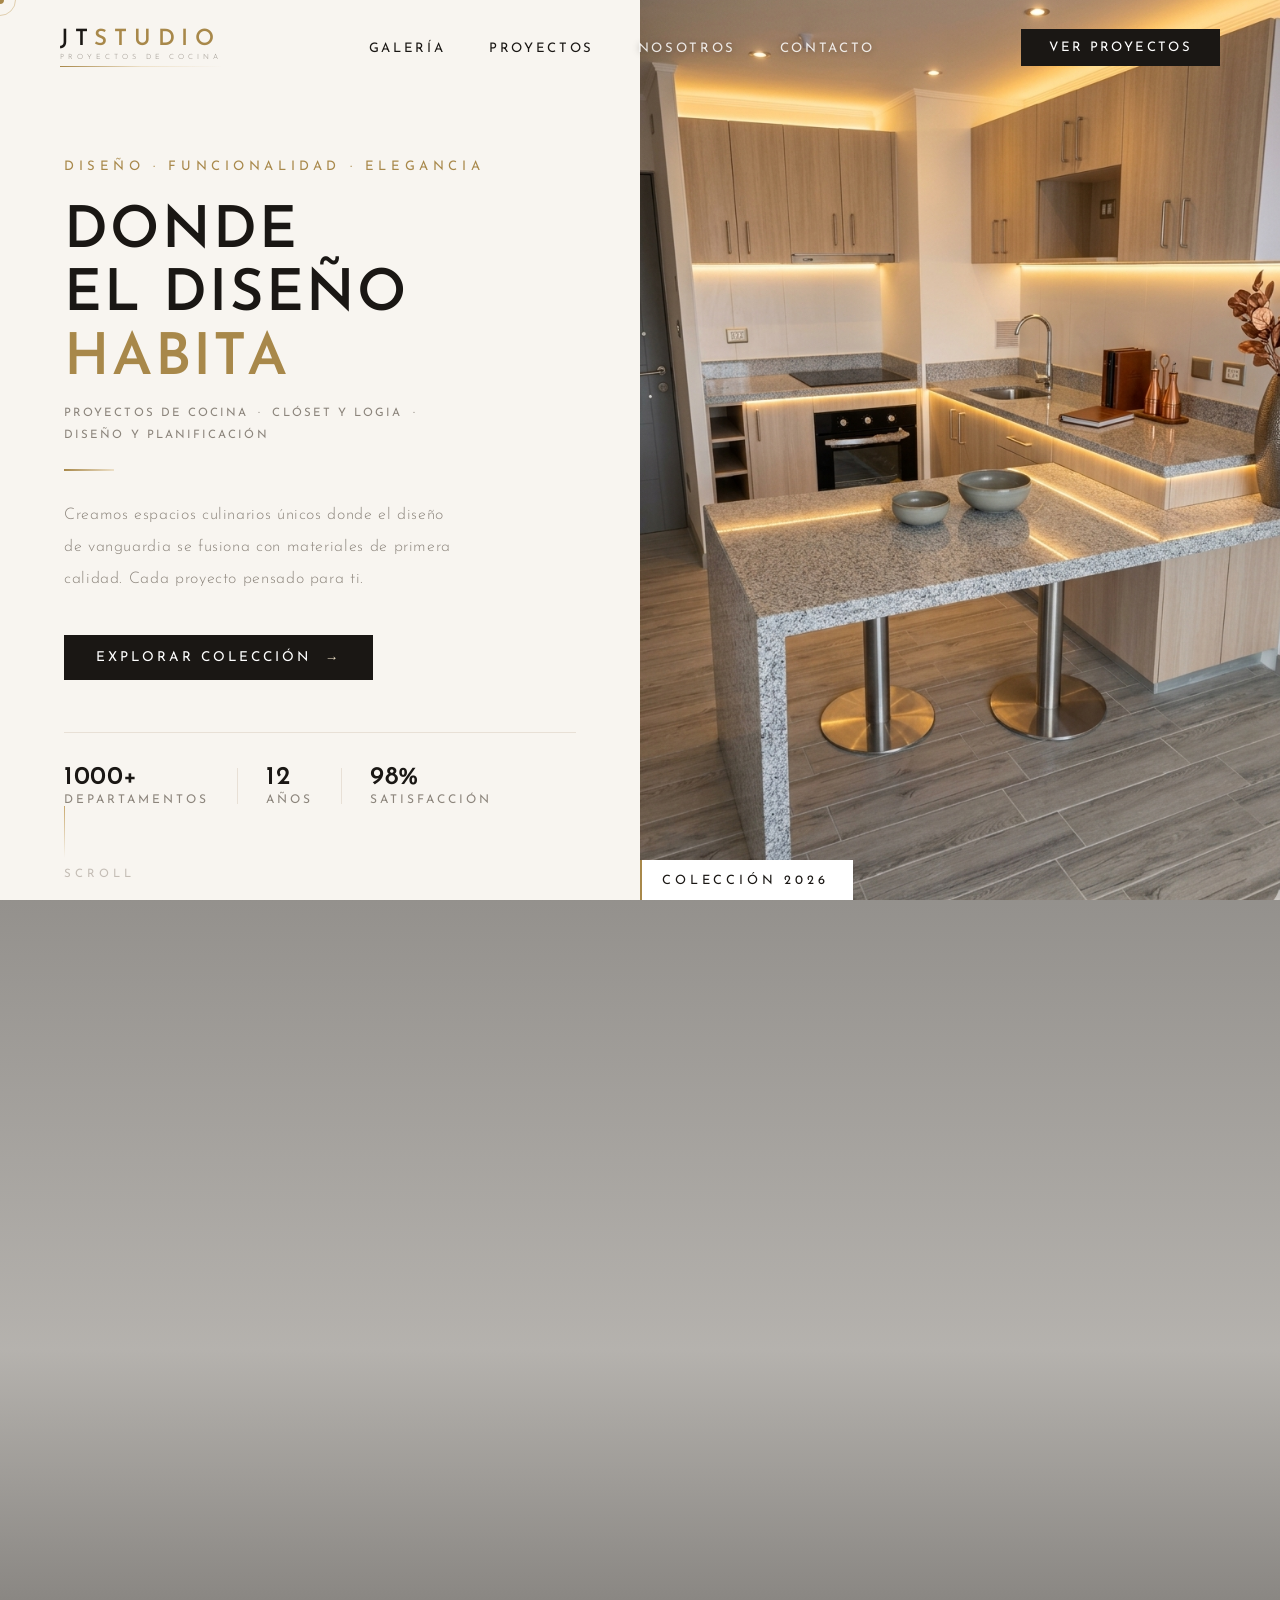
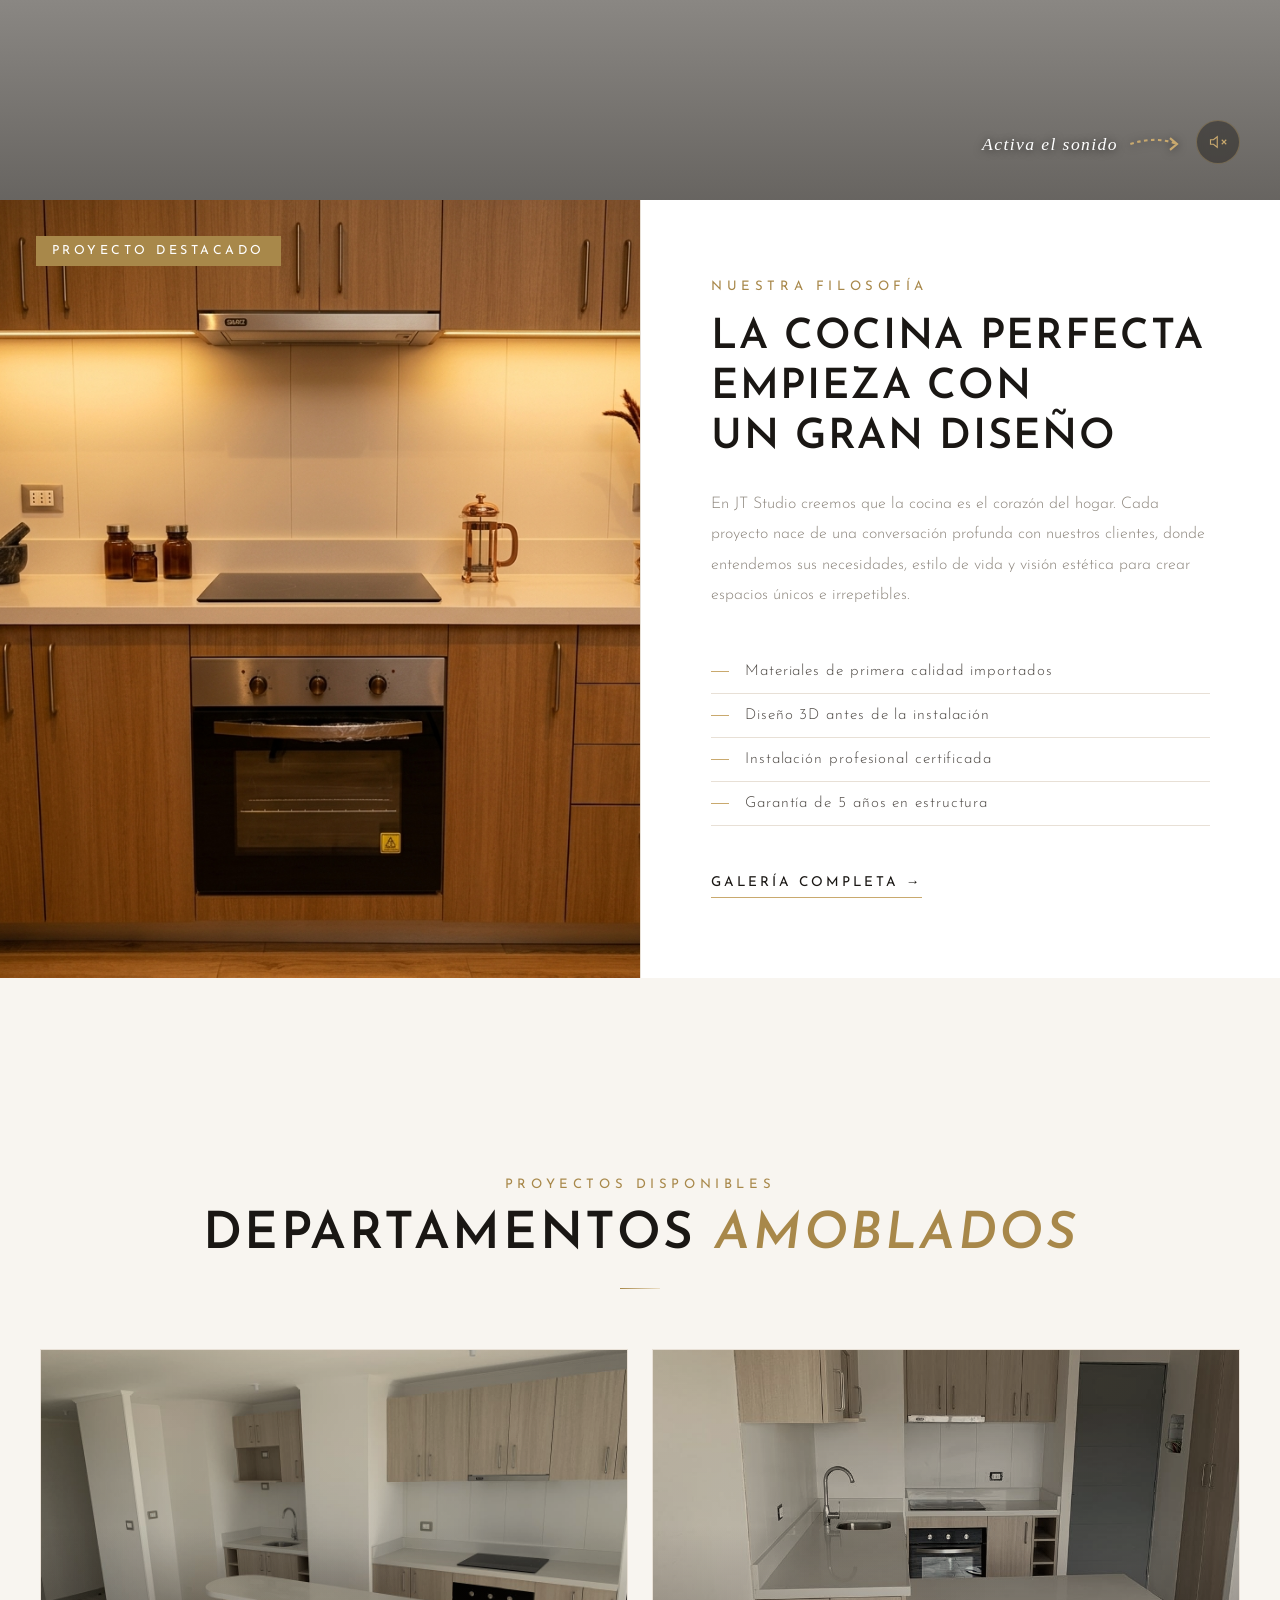
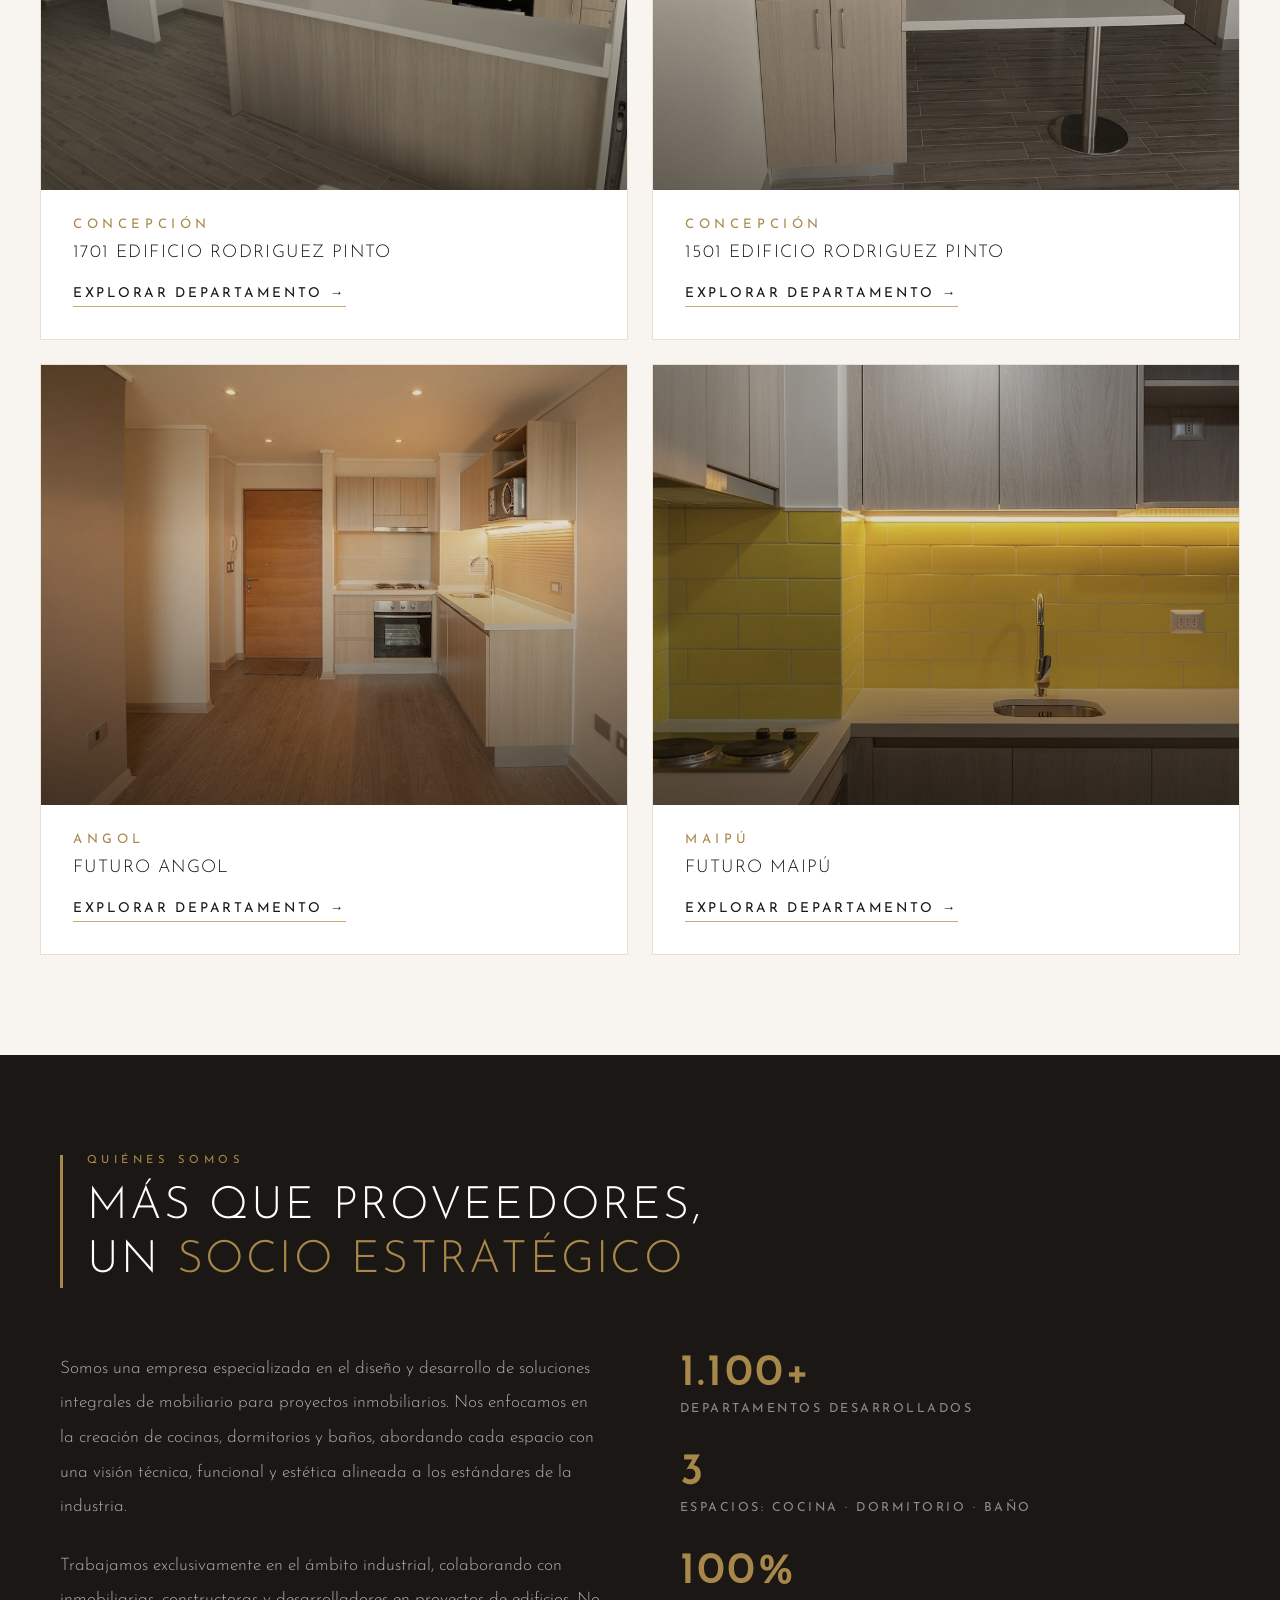
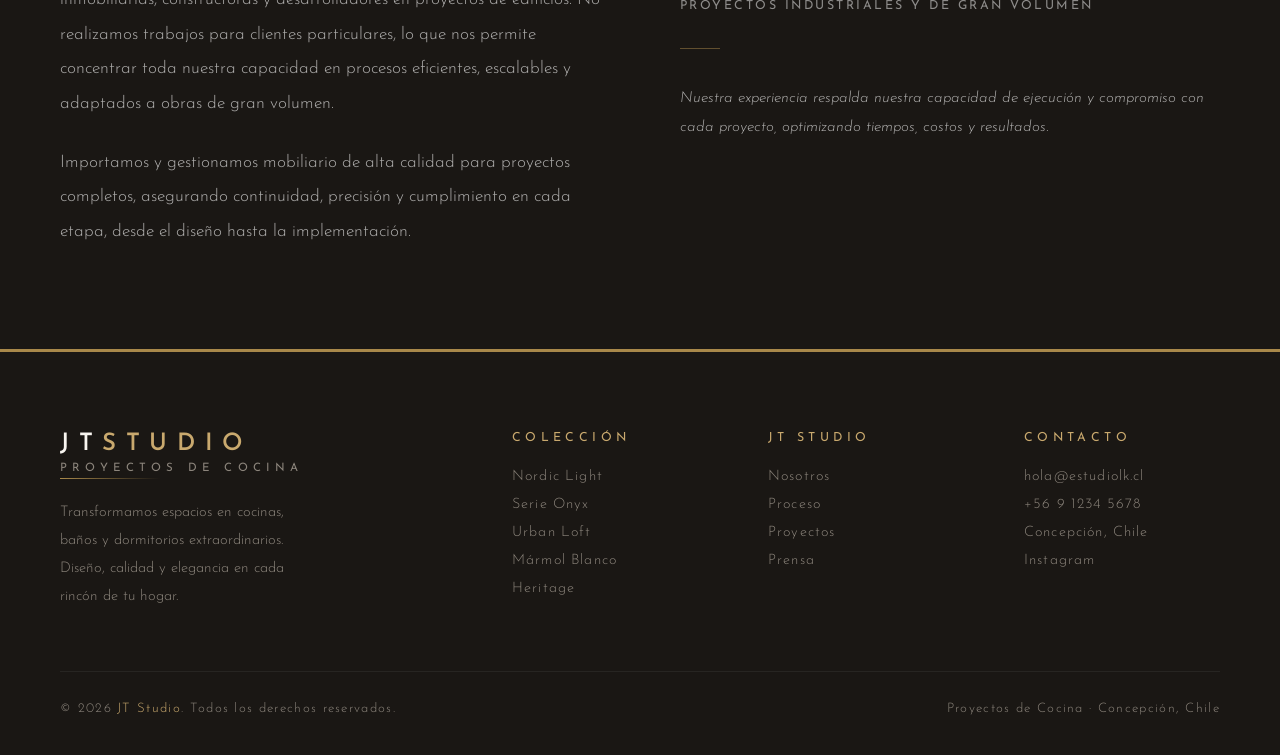
==== commit 44105e6e: "Agrego video edificio-maipu2 y cambios en el código" ====
--- a/index.html
+++ b/index.html
@@ -85,6 +85,22 @@
     </div>
   </div>
 
+</section>
+
+<!-- Video Cinematográfico -->
+<section class="cine-video">
+  <div class="cine-video__bg">
+    <video class="cine-video__vid" id="cineVid" src="video/edificio-maipu2.mp4" autoplay muted loop playsinline></video>
+    <div class="cine-video__overlay"></div>
+  </div>
+  <div class="cine-video__sound-hint">
+    <span>Activa el sonido</span>
+    <svg viewBox="0 0 48 20" fill="none" xmlns="http://www.w3.org/2000/svg"><path d="M2 10 Q24 3 42 10" stroke="#c9a96e" stroke-width="1" fill="none" stroke-dasharray="3 3"/><polyline points="36,5 42,10 36,15" stroke="#c9a96e" stroke-width="1.2" fill="none"/></svg>
+  </div>
+  <button class="cine-video__sound" id="cineSoundBtn" onclick="toggleCineSound()" title="Activar sonido">
+    <svg id="cineIconMute" viewBox="0 0 24 24" fill="none" stroke="currentColor" stroke-width="1.5"><path d="M11 5L6 9H2v6h4l5 4V5z"/><line x1="23" y1="9" x2="17" y2="15"/><line x1="17" y1="9" x2="23" y2="15"/></svg>
+    <svg id="cineIconSound" viewBox="0 0 24 24" fill="none" stroke="currentColor" stroke-width="1.5" style="display:none"><path d="M11 5L6 9H2v6h4l5 4V5z"/><path d="M15.54 8.46a5 5 0 0 1 0 7.07"/><path d="M19.07 4.93a10 10 0 0 1 0 14.14"/></svg>
+  </button>
 </section>
 
 <!-- Featured / Nosotros -->
--- a/css/styles.css
+++ b/css/styles.css
@@ -937,6 +937,137 @@
 }
 .footer-copy span { color: var(--gold); }
 
+/* ── VIDEO CINEMATOGRÁFICO ── */
+.cine-video {
+  position: relative;
+  width: 100%;
+  height: 100vh;
+  overflow: hidden;
+  display: flex;
+  align-items: center;
+  justify-content: center;
+}
+.cine-video__bg {
+  position: absolute;
+  inset: 0;
+}
+.cine-video__vid {
+  width: 100%;
+  height: 100%;
+  object-fit: cover;
+  display: block;
+}
+.cine-video__overlay {
+  position: absolute;
+  inset: 0;
+  background: linear-gradient(
+    to bottom,
+    rgba(26,23,20,0.45) 0%,
+    rgba(26,23,20,0.30) 50%,
+    rgba(26,23,20,0.65) 100%
+  );
+}
+.cine-video__content {
+  position: relative;
+  z-index: 2;
+  text-align: center;
+  color: #fff;
+  opacity: 0;
+  transform: translateY(28px);
+  transition: opacity 1s ease, transform 1s ease;
+}
+.cine-video__content.is-visible {
+  opacity: 1;
+  transform: translateY(0);
+}
+.cine-video__eyebrow {
+  font-size: 0.72rem;
+  letter-spacing: 0.4em;
+  text-transform: uppercase;
+  color: var(--gold);
+  margin-bottom: 24px;
+  font-weight: 400;
+}
+.cine-video__title {
+  font-family: 'Cormorant Garamond', serif;
+  font-size: clamp(2.4rem, 5vw, 4.2rem);
+  font-weight: 300;
+  line-height: 1.15;
+  letter-spacing: 0.02em;
+  color: #fff;
+}
+.cine-video__title span {
+  color: var(--gold);
+  font-style: italic;
+}
+.cine-video__line {
+  width: 48px;
+  height: 1px;
+  background: var(--gold);
+  margin: 32px auto 0;
+  opacity: 0.7;
+}
+.cine-video__sound {
+  position: absolute;
+  bottom: 36px;
+  right: 40px;
+  z-index: 3;
+  background: rgba(26,23,20,0.45);
+  border: 1px solid rgba(201,169,110,0.35);
+  color: var(--gold);
+  width: 44px;
+  height: 44px;
+  border-radius: 50%;
+  display: flex;
+  align-items: center;
+  justify-content: center;
+  cursor: none;
+  transition: background 0.3s, border-color 0.3s;
+  backdrop-filter: blur(6px);
+}
+.cine-video__sound:hover {
+  background: rgba(201,169,110,0.18);
+  border-color: var(--gold);
+}
+.cine-video__sound svg {
+  width: 18px;
+  height: 18px;
+}
+.cine-video__sound-hint {
+  position: absolute;
+  bottom: 44px;
+  right: 96px;
+  z-index: 3;
+  display: flex;
+  align-items: center;
+  gap: 10px;
+  opacity: 0;
+  animation: hintFadeIn 1s ease 1.8s forwards;
+}
+.cine-video__sound-hint span {
+  font-family: 'Cormorant Garamond', serif;
+  font-size: 1.1rem;
+  font-style: italic;
+  letter-spacing: 0.08em;
+  color: #fff;
+  white-space: nowrap;
+  text-shadow: 0 1px 8px rgba(0,0,0,0.7);
+}
+.cine-video__sound-hint svg {
+  width: 56px;
+  height: 24px;
+  flex-shrink: 0;
+  filter: drop-shadow(0 1px 4px rgba(0,0,0,0.5));
+}
+.cine-video__sound-hint svg path,
+.cine-video__sound-hint svg polyline {
+  stroke-width: 1.8;
+}
+@keyframes hintFadeIn {
+  from { opacity: 0; transform: translateX(-6px); }
+  to   { opacity: 1; transform: translateX(0); }
+}
+
 /* ── SCROLLBAR ── */
 ::-webkit-scrollbar { width: 4px; }
 ::-webkit-scrollbar-track { background: var(--bg); }
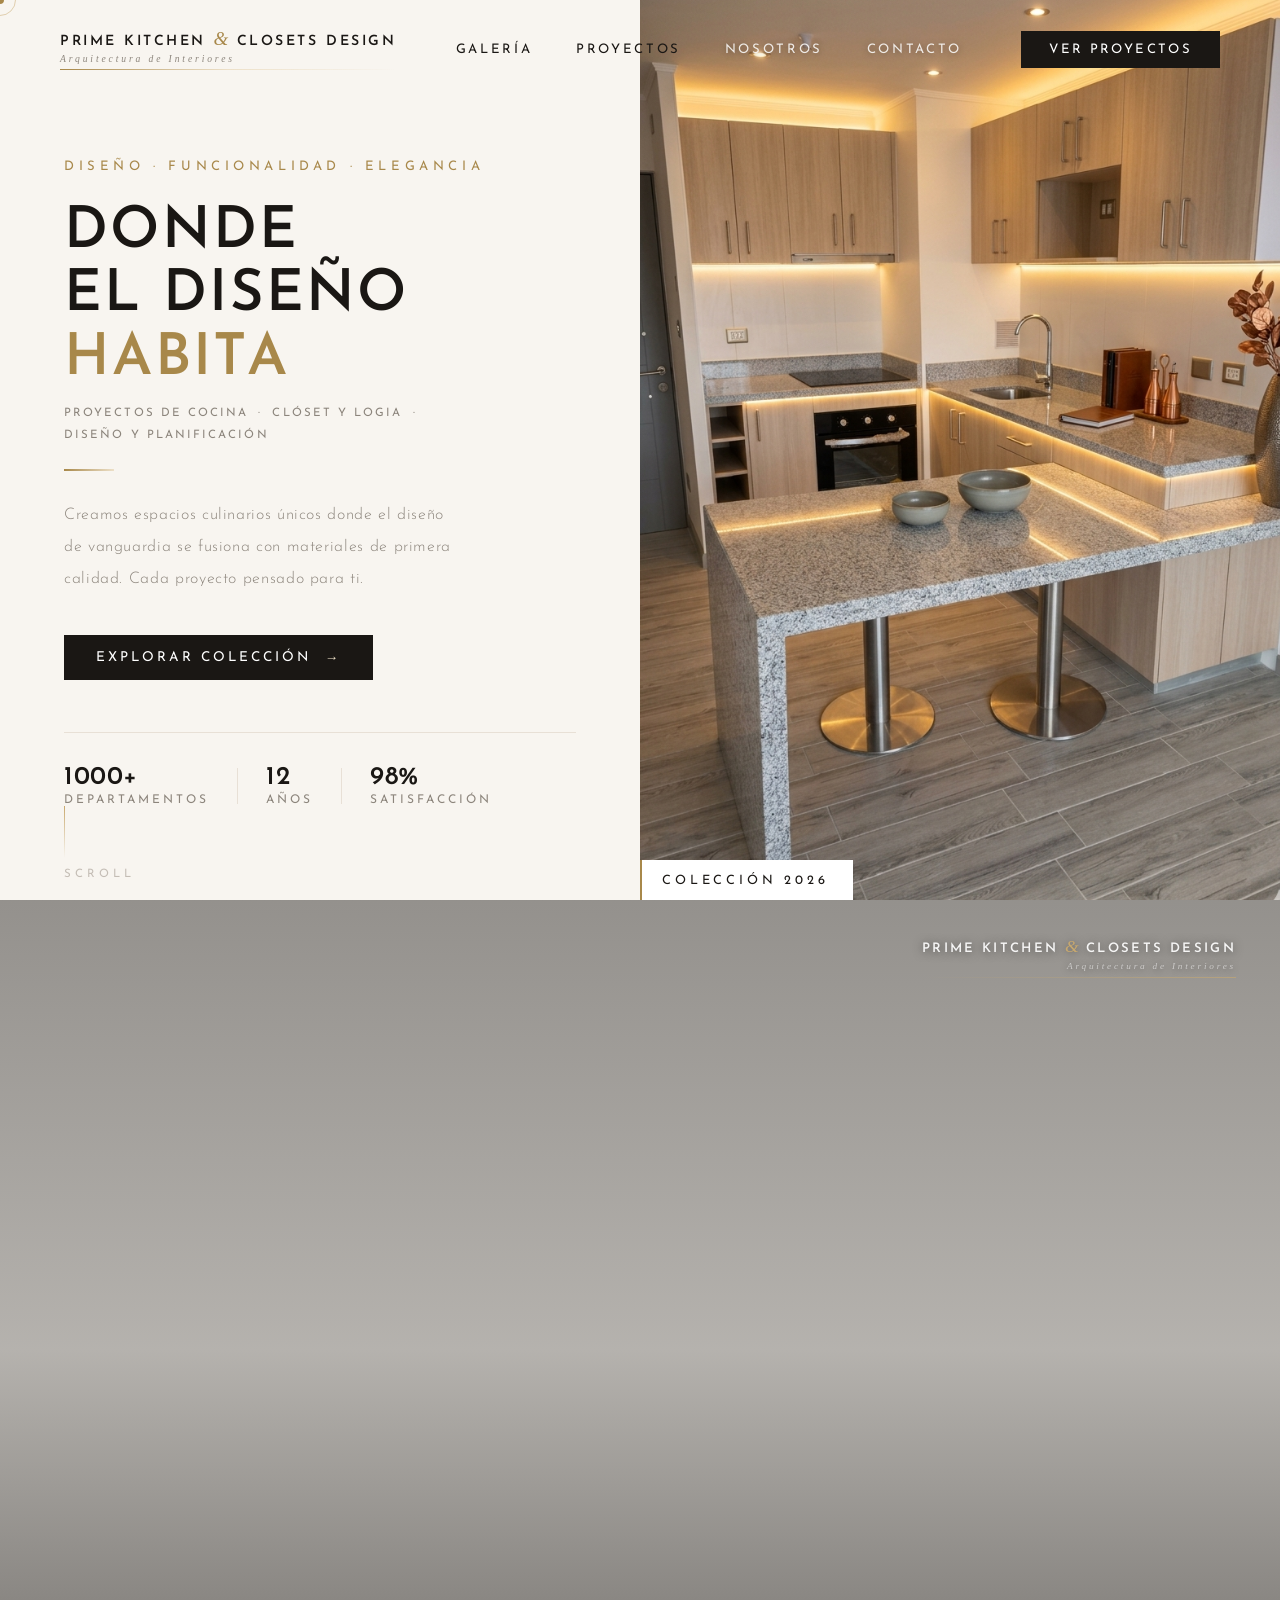
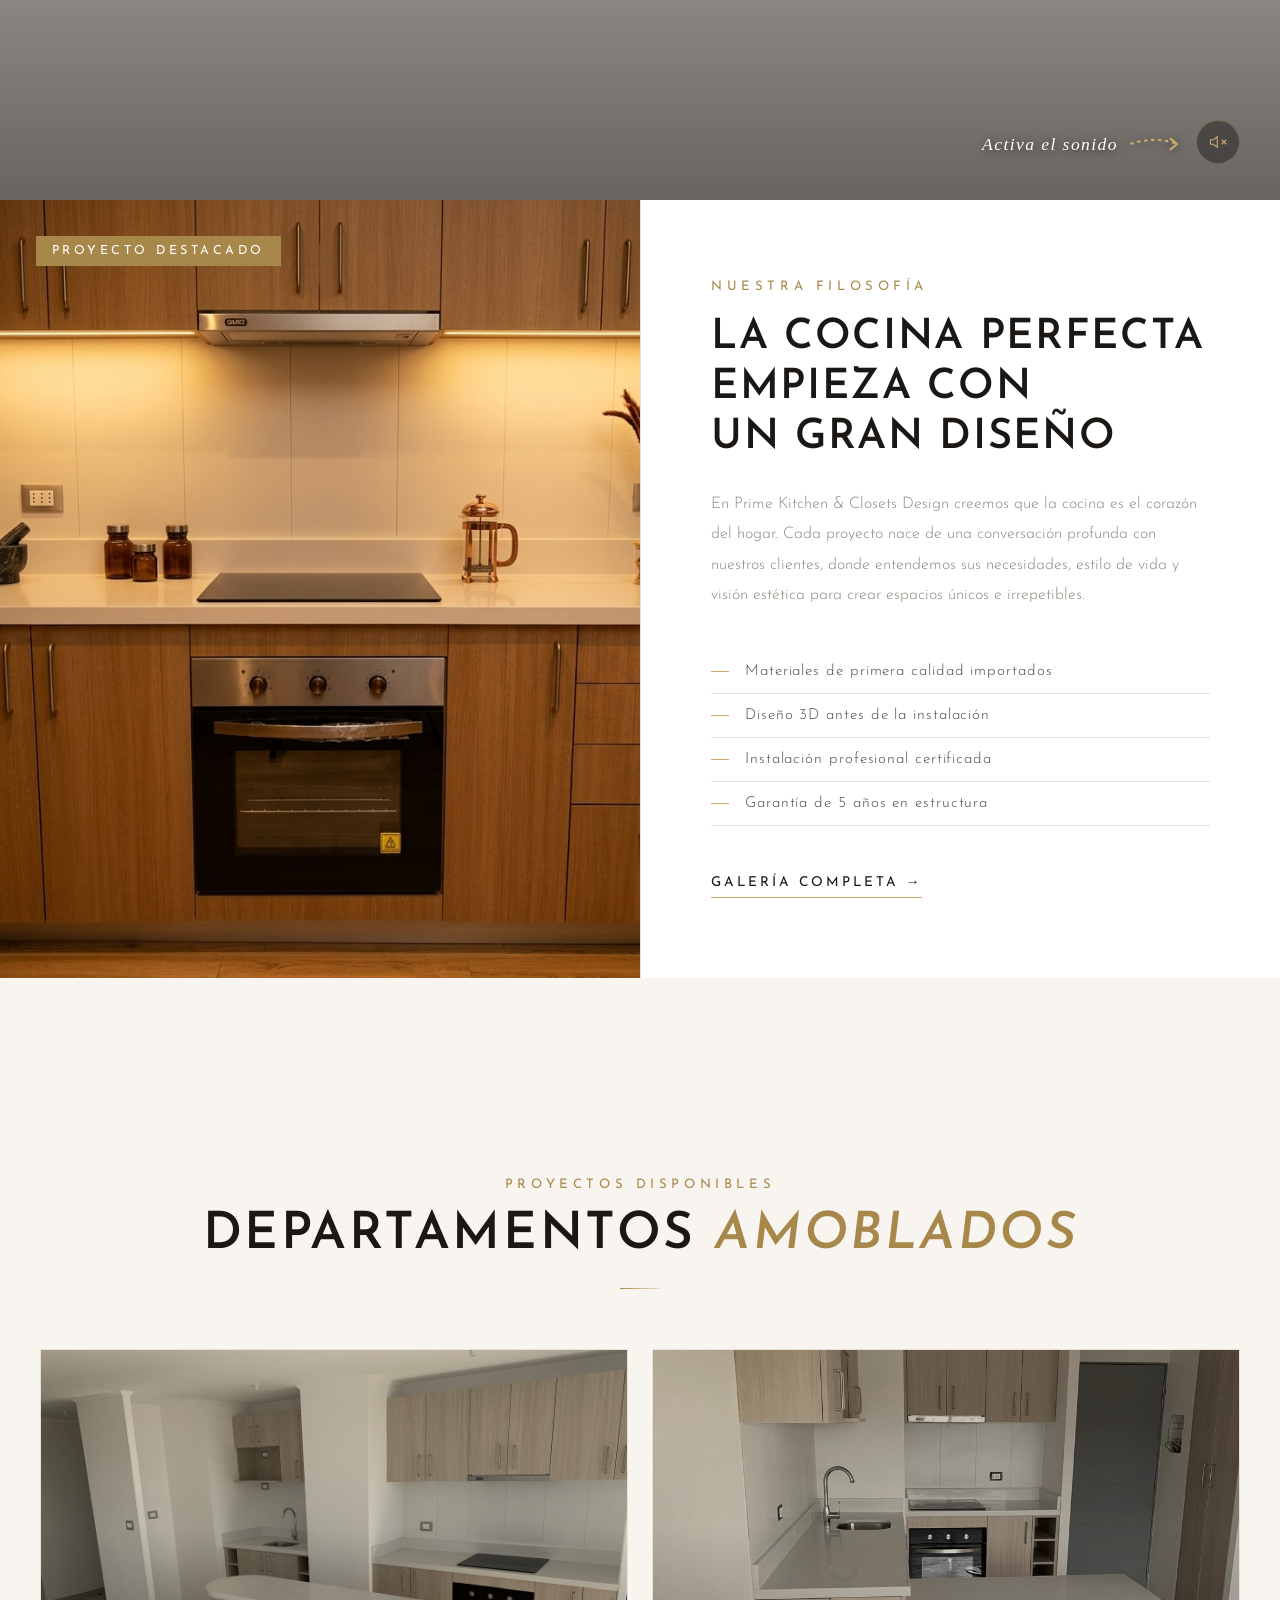
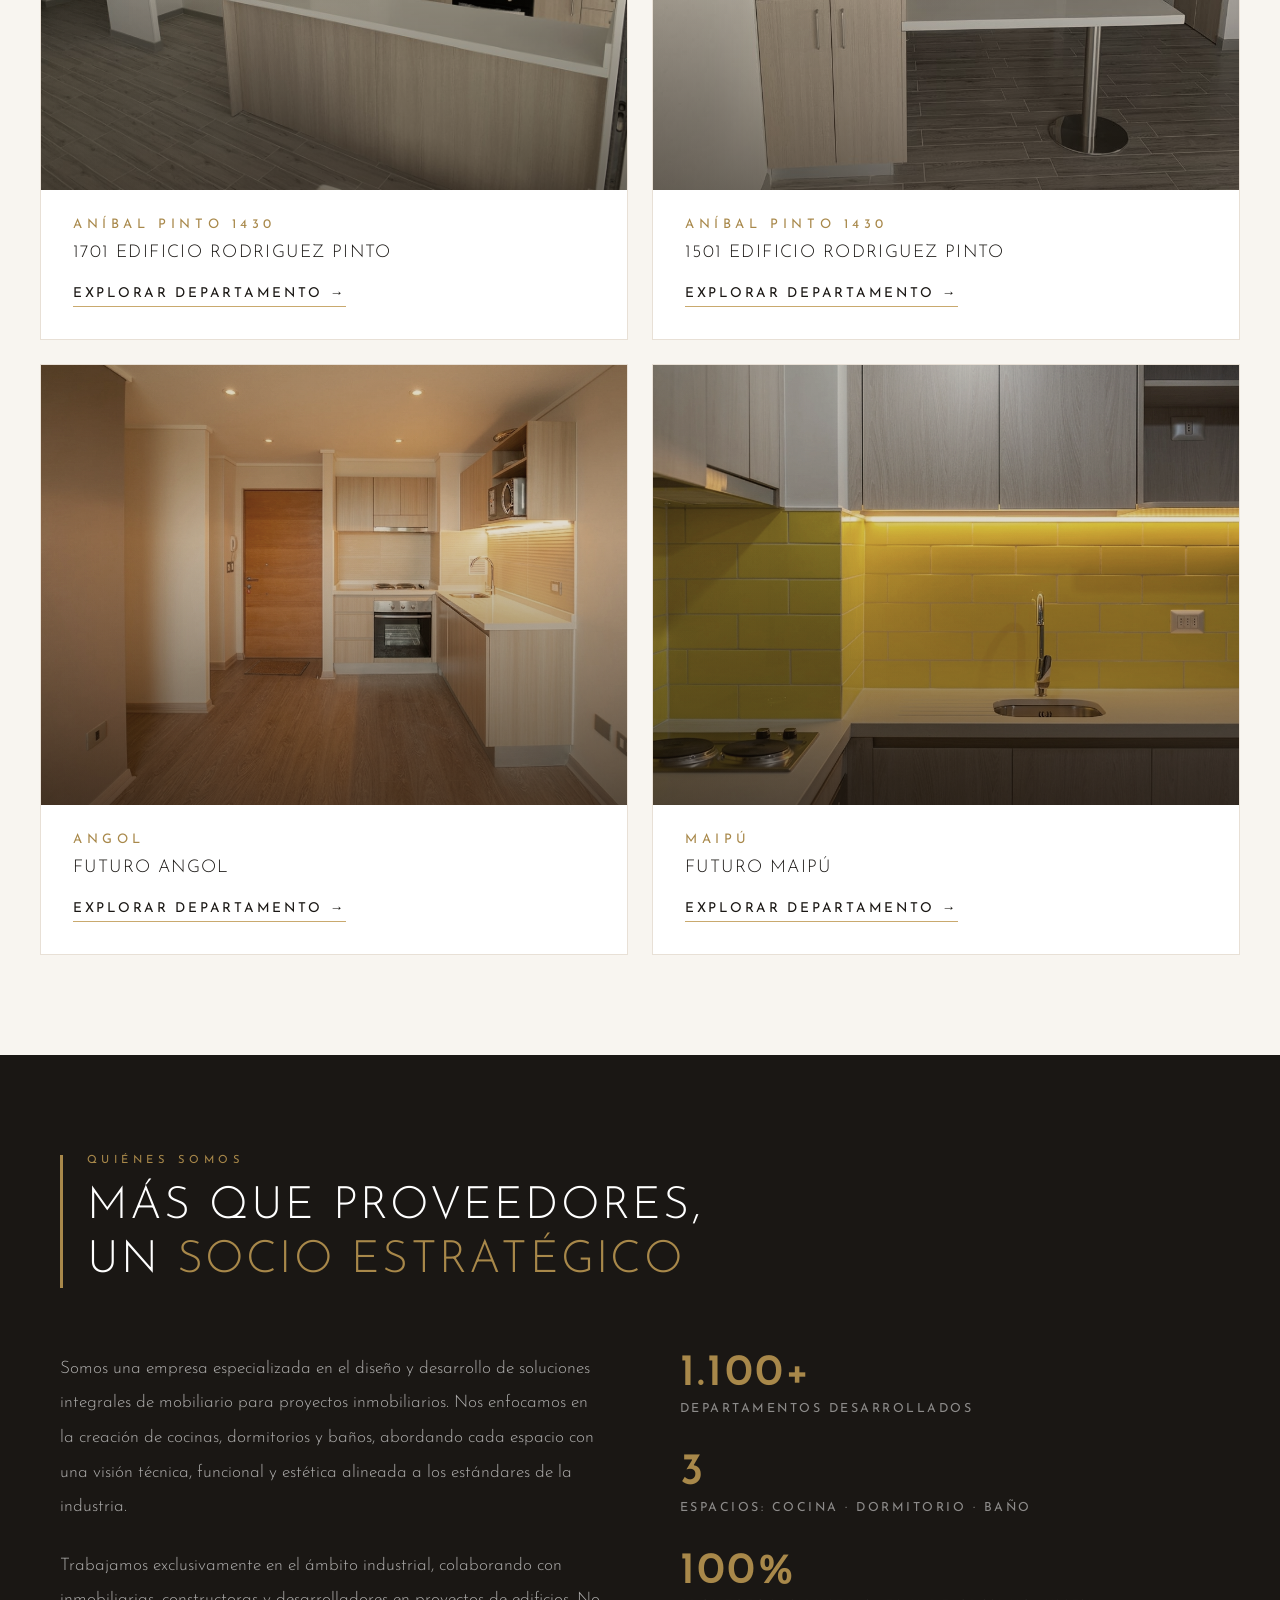
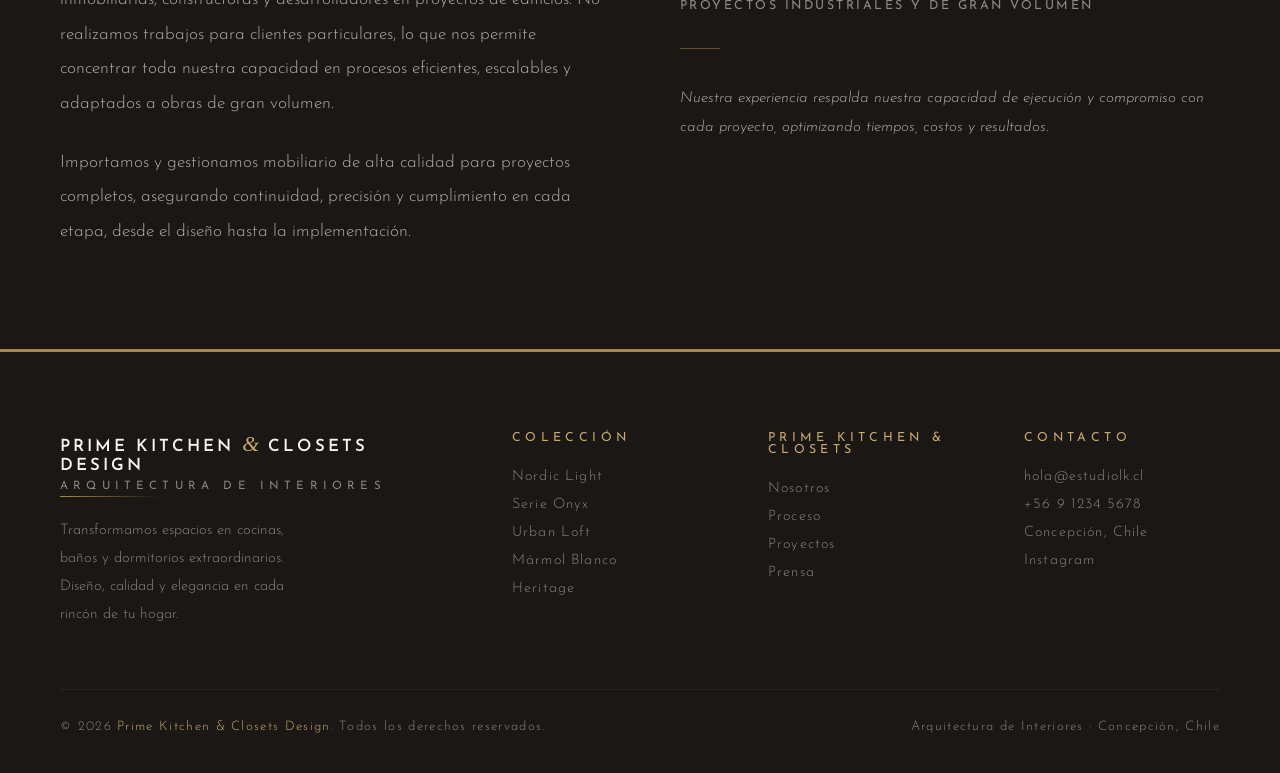
==== commit cea8c174: "Actualización de estilos e index" ====
--- a/index.html
+++ b/index.html
@@ -3,7 +3,7 @@
 <head>
 <meta charset="UTF-8">
 <meta name="viewport" content="width=device-width, initial-scale=1.0">
-<title>JT Studio — Proyectos de Cocina</title>
+<title>Prime Kitchen & Closets Design — Arquitectura de Interiores</title>
 <link rel="stylesheet" href="css/styles.css">
 <link rel="stylesheet" href="css/gallery.css">
 </head>
@@ -15,16 +15,16 @@
 
 <!-- Loader -->
 <div class="loader" id="loader">
-  <div class="loader-logo">JT<span>STUDIO</span></div>
-  <div class="loader-sub">Proyectos de Cocina</div>
+  <div class="loader-logo">PRIME KITCHEN <span>&</span> CLOSETS DESIGN</div>
+  <div class="loader-sub">Arquitectura de Interiores</div>
   <div class="loader-line"></div>
 </div>
 
 <!-- Nav -->
 <nav id="navbar">
   <a href="#" class="nav-logo">
-    <span class="nav-logo-name">JT<span>STUDIO</span></span>
-    <span class="nav-logo-sub">Proyectos de Cocina</span>
+    <span class="nav-logo-name">PRIME KITCHEN <span>&</span> CLOSETS DESIGN</span>
+    <span class="nav-logo-sub">Arquitectura de Interiores</span>
     <span class="nav-logo-line"></span>
   </a>
   <ul class="nav-links">
@@ -89,6 +89,11 @@
 
 <!-- Video Cinematográfico -->
 <section class="cine-video">
+  <div class="cine-video__logo">
+    <span class="cine-video__logo-name">PRIME KITCHEN <span>&</span> CLOSETS DESIGN</span>
+    <span class="cine-video__logo-sub">Arquitectura de Interiores</span>
+    <span class="cine-video__logo-line"></span>
+  </div>
   <div class="cine-video__bg">
     <video class="cine-video__vid" id="cineVid" src="video/edificio-maipu2.mp4" autoplay muted loop playsinline></video>
     <div class="cine-video__overlay"></div>
@@ -113,7 +118,7 @@
     <p class="featured-eyebrow">Nuestra Filosofía</p>
     <h2 class="featured-title">La cocina perfecta<br>empieza con<br>un gran diseño</h2>
     <p class="featured-desc">
-      En JT Studio creemos que la cocina es el corazón del hogar. Cada proyecto nace de una conversación profunda con nuestros clientes, donde entendemos sus necesidades, estilo de vida y visión estética para crear espacios únicos e irrepetibles.
+      En Prime Kitchen & Closets Design creemos que la cocina es el corazón del hogar. Cada proyecto nace de una conversación profunda con nuestros clientes, donde entendemos sus necesidades, estilo de vida y visión estética para crear espacios únicos e irrepetibles.
     </p>
     <ul class="features-list">
       <li>Materiales de primera calidad importados</li>
@@ -149,7 +154,7 @@
           </div>
         </div>
         <div class="project-card__info">
-          <p class="project-card__location">CONCEPCIÓN</p>
+          <p class="project-card__location">ANÍBAL PINTO 1430</p>
           <h3 class="project-card__title">1701 EDIFICIO RODRIGUEZ PINTO</h3>
           <button class="project-card__btn">Explorar departamento →</button>
         </div>
@@ -170,7 +175,7 @@
           </div>
         </div>
         <div class="project-card__info">
-          <p class="project-card__location">CONCEPCIÓN</p>
+          <p class="project-card__location">ANÍBAL PINTO 1430</p>
           <h3 class="project-card__title">1501 EDIFICIO RODRIGUEZ PINTO</h3>
           <button class="project-card__btn">Explorar departamento →</button>
         </div>
@@ -290,7 +295,7 @@
     <!-- Header -->
     <div class="pdf-modal__header">
       <div class="pdf-modal__header-titles">
-        <span class="pdf-modal__eyebrow">JT<span>STUDIO</span></span>
+        <span class="pdf-modal__eyebrow">PRIME KITCHEN <span>&</span> CLOSETS DESIGN</span>
         <span class="pdf-modal__title">Galería Completa</span>
       </div>
       <button class="pdf-modal__close" onclick="closePDF()">✕</button>
@@ -383,8 +388,8 @@
 <footer id="contacto">
   <div class="footer-top">
     <div>
-      <div class="footer-brand-name">JT<span>STUDIO</span></div>
-      <div class="footer-brand-sub">Proyectos de Cocina</div>
+      <div class="footer-brand-name">PRIME KITCHEN <span>&</span> CLOSETS DESIGN</div>
+      <div class="footer-brand-sub">Arquitectura de Interiores</div>
       <div class="footer-brand-line"></div>
       <p class="footer-brand-desc">Transformamos espacios en cocinas, baños y dormitorios extraordinarios. Diseño, calidad y elegancia en cada rincón de tu hogar.</p>
     </div>
@@ -399,7 +404,7 @@
       </ul>
     </div>
     <div class="footer-col">
-      <h4>JT Studio</h4>
+      <h4>Prime Kitchen & Closets</h4>
       <ul>
         <li><a href="#">Nosotros</a></li>
         <li><a href="#">Proceso</a></li>
@@ -418,8 +423,8 @@
     </div>
   </div>
   <div class="footer-bottom">
-    <p class="footer-copy">© 2026 <span>JT Studio</span>. Todos los derechos reservados.</p>
-    <p class="footer-copy">Proyectos de Cocina · Concepción, Chile</p>
+    <p class="footer-copy">© 2026 <span>Prime Kitchen & Closets Design</span>. Todos los derechos reservados.</p>
+    <p class="footer-copy">Arquitectura de Interiores · Concepción, Chile</p>
   </div>
 </footer>
 
--- a/css/styles.css
+++ b/css/styles.css
@@ -67,17 +67,26 @@
 .loader.hidden { opacity: 0; visibility: hidden; }
 .loader-logo {
   font-family: 'Josefin Sans', sans-serif;
-  font-size: 2.4rem;
+  font-size: 1.55rem;
   font-weight: 600;
-  letter-spacing: 0.45em;
+  letter-spacing: 0.22em;
   color: var(--ink);
   text-transform: uppercase;
-}
-.loader-logo span { color: var(--gold-dark); }
+  text-align: center;
+}
+.loader-logo span {
+  font-family: 'Cormorant Garamond', serif;
+  font-style: italic;
+  font-size: 1.25em;
+  font-weight: 400;
+  color: var(--gold-dark);
+  letter-spacing: 0.05em;
+}
 .loader-sub {
-  font-size: 0.8rem;
-  letter-spacing: 0.45em;
-  text-transform: uppercase;
+  font-family: 'Cormorant Garamond', serif;
+  font-style: italic;
+  font-size: 0.95rem;
+  letter-spacing: 0.35em;
   color: var(--stone);
 }
 .loader-line {
@@ -113,20 +122,29 @@
 }
 .nav-logo-name {
   font-family: 'Josefin Sans', sans-serif;
-  font-size: 1.4rem;
+  font-size: 0.88rem;
   font-weight: 600;
+  letter-spacing: 0.18em;
+  color: var(--ink);
+  text-transform: uppercase;
+  transition: color 0.4s;
+}
+nav.scrolled .nav-logo-name { color: var(--ink); }
+.nav-logo-name span {
+  font-family: 'Cormorant Garamond', serif;
+  font-style: italic;
+  font-size: 1.35em;
+  font-weight: 400;
+  color: var(--gold-dark);
+  letter-spacing: 0.05em;
+}
+.nav-logo-sub {
+  font-family: 'Cormorant Garamond', serif;
+  font-style: italic;
+  font-size: 0.6rem;
   letter-spacing: 0.3em;
-  color: var(--ink);
-  text-transform: uppercase;
-  transition: color 0.4s;
-}
-nav.scrolled .nav-logo-name { color: var(--ink); }
-.nav-logo-name span { color: var(--gold-dark); }
-.nav-logo-sub {
-  font-size: 0.45rem;
-  letter-spacing: 0.55em;
-  text-transform: uppercase;
-  color: var(--stone);
+  color: var(--stone);
+  text-transform: none;
 }
 .nav-logo-line {
   width: 100%;
@@ -874,14 +892,21 @@
 }
 .footer-brand-name {
   font-family: 'Josefin Sans', sans-serif;
-  font-size: 1.5rem;
+  font-size: 1.05rem;
   font-weight: 600;
-  letter-spacing: 0.4em;
+  letter-spacing: 0.18em;
   color: #f8f5f0;
   margin-bottom: 6px;
   text-transform: uppercase;
 }
-.footer-brand-name span { color: var(--gold); }
+.footer-brand-name span {
+  font-family: 'Cormorant Garamond', serif;
+  font-style: italic;
+  font-size: 1.3em;
+  font-weight: 400;
+  color: var(--gold);
+  letter-spacing: 0.05em;
+}
 .footer-brand-sub {
   font-size: 0.72rem;
   letter-spacing: 0.45em;
@@ -1033,6 +1058,51 @@
   width: 18px;
   height: 18px;
 }
+.cine-video__logo {
+  position: absolute;
+  top: 36px;
+  right: 44px;
+  z-index: 3;
+  display: flex;
+  flex-direction: column;
+  align-items: flex-end;
+  gap: 4px;
+  opacity: 0;
+  animation: hintFadeIn 1s ease 0.6s forwards;
+}
+.cine-video__logo-name {
+  font-family: 'Josefin Sans', sans-serif;
+  font-size: 0.82rem;
+  font-weight: 600;
+  letter-spacing: 0.18em;
+  text-transform: uppercase;
+  color: rgba(255,255,255,0.92);
+  text-shadow: 0 1px 10px rgba(0,0,0,0.5);
+}
+.cine-video__logo-name span {
+  font-family: 'Cormorant Garamond', serif;
+  font-style: italic;
+  font-size: 1.35em;
+  font-weight: 400;
+  color: var(--gold);
+  letter-spacing: 0.05em;
+}
+.cine-video__logo-sub {
+  font-family: 'Cormorant Garamond', serif;
+  font-style: italic;
+  font-size: 0.58rem;
+  letter-spacing: 0.3em;
+  color: rgba(255,255,255,0.55);
+  text-shadow: 0 1px 6px rgba(0,0,0,0.5);
+}
+.cine-video__logo-line {
+  width: 100%;
+  height: 1px;
+  background: linear-gradient(to left, var(--gold), transparent);
+  margin-top: 2px;
+  opacity: 0.6;
+}
+
 .cine-video__sound-hint {
   position: absolute;
   bottom: 44px;
